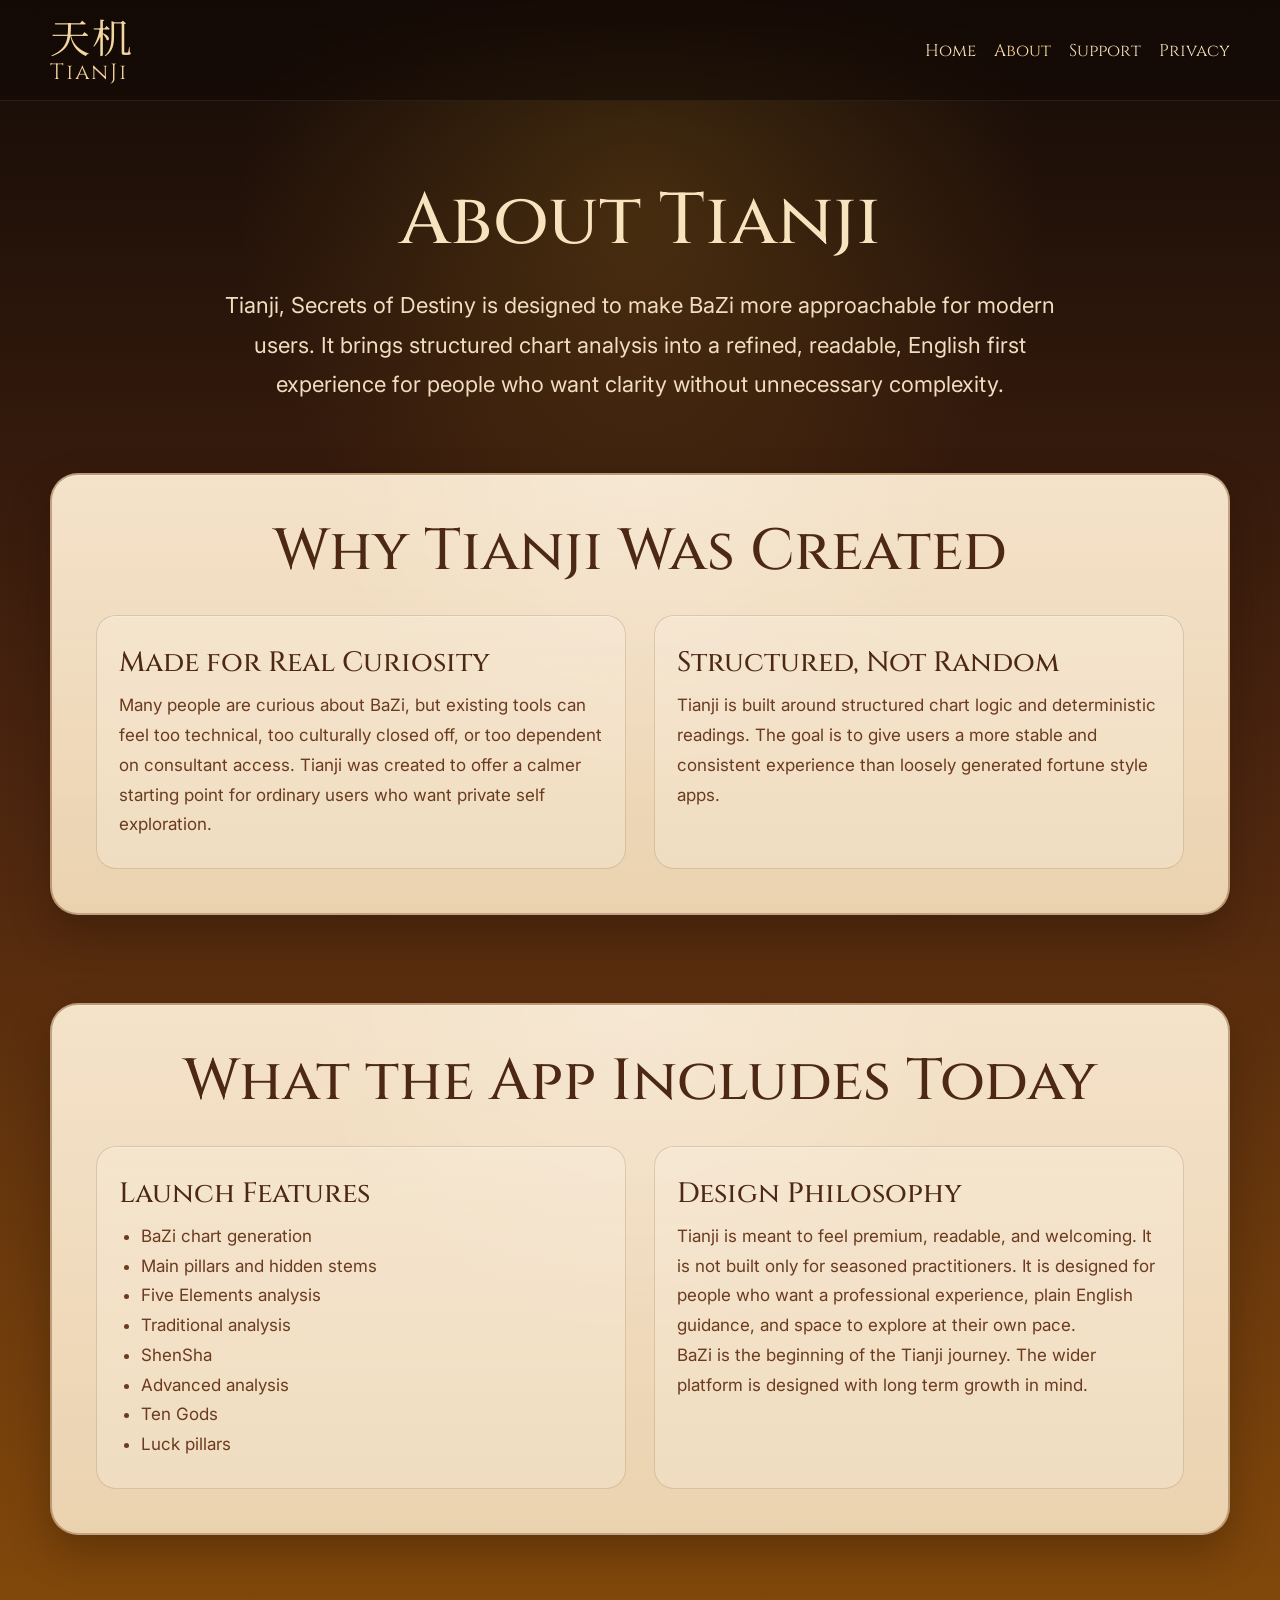
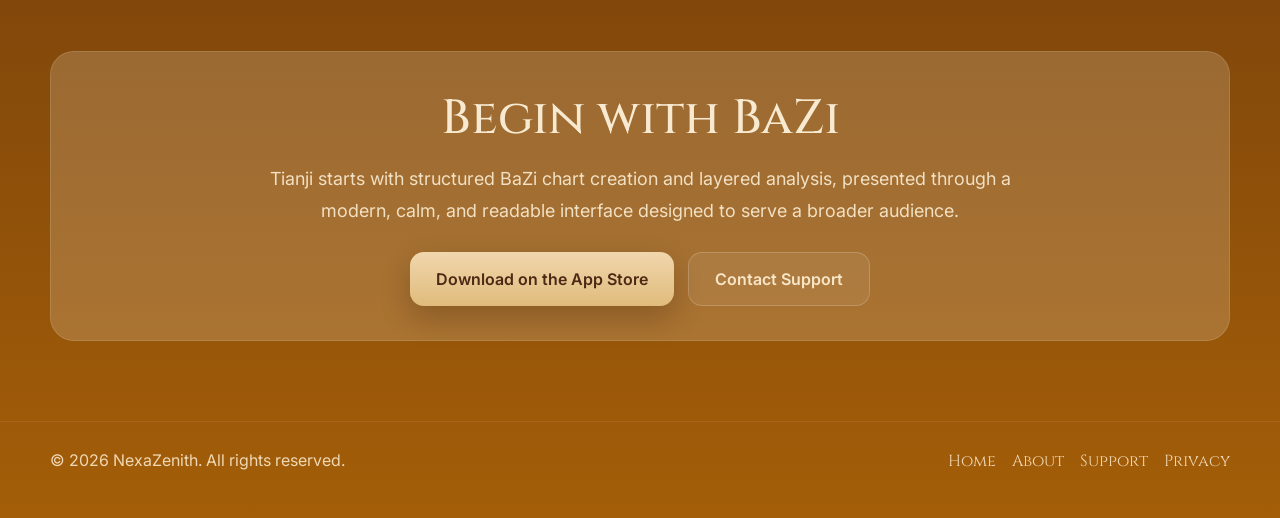
==== about.html @ ef488c6c "Initial static Tianji marketing site Add Home/About/Support/Privacy pages with shared styling and pl" ====
<!DOCTYPE html>
<html lang="en">
<head>
  <meta charset="UTF-8" />
  <meta name="viewport" content="width=device-width, initial-scale=1.0" />
  <title>About Tianji</title>
  <link rel="stylesheet" href="styles.css" />
</head>
<body>
<header class="site-header">
  <div class="container nav">
    <a href="index.html" class="brand"><span class="brand-cn">天机</span><span class="brand-en">TianJi</span></a>
    <nav class="nav-links">
      <a href="index.html">Home</a>
      <a class="active" href="about.html">About</a>
      <a href="support.html">Support</a>
      <a href="privacy.html">Privacy</a>
    </nav>
  </div>
</header>

<main>
  <section class="simple-hero">
    <div class="container">
      <h1>About Tianji</h1>
      <p>Tianji, Secrets of Destiny is designed to make BaZi more approachable for modern users. It brings structured chart analysis into a refined, readable, English first experience for people who want clarity without unnecessary complexity.</p>
    </div>
  </section>

  <section class="section">
    <div class="container paper-card">
      <div class="paper-inner">
        <h2 class="section-title">Why Tianji Was Created</h2>
        <div class="two-col">
          <div class="text-card">
            <h3>Made for Real Curiosity</h3>
            <p>Many people are curious about BaZi, but existing tools can feel too technical, too culturally closed off, or too dependent on consultant access. Tianji was created to offer a calmer starting point for ordinary users who want private self exploration.</p>
          </div>
          <div class="text-card">
            <h3>Structured, Not Random</h3>
            <p>Tianji is built around structured chart logic and deterministic readings. The goal is to give users a more stable and consistent experience than loosely generated fortune style apps.</p>
          </div>
        </div>
      </div>
    </div>
  </section>

  <section class="section">
    <div class="container paper-card">
      <div class="paper-inner">
        <h2 class="section-title">What the App Includes Today</h2>
        <div class="two-col">
          <div class="text-card">
            <h3>Launch Features</h3>
            <ul class="list">
              <li>BaZi chart generation</li>
              <li>Main pillars and hidden stems</li>
              <li>Five Elements analysis</li>
              <li>Traditional analysis</li>
              <li>ShenSha</li>
              <li>Advanced analysis</li>
              <li>Ten Gods</li>
              <li>Luck pillars</li>
            </ul>
          </div>
          <div class="text-card">
            <h3>Design Philosophy</h3>
            <p>Tianji is meant to feel premium, readable, and welcoming. It is not built only for seasoned practitioners. It is designed for people who want a professional experience, plain English guidance, and space to explore at their own pace.</p>
            <p class="inline-note">BaZi is the beginning of the Tianji journey. The wider platform is designed with long term growth in mind.</p>
          </div>
        </div>
      </div>
    </div>
  </section>

  <section class="section">
    <div class="container">
      <div class="cta-band">
        <h2>Begin with BaZi</h2>
        <p>Tianji starts with structured BaZi chart creation and layered analysis, presented through a modern, calm, and readable interface designed to serve a broader audience.</p>
        <div class="hero-actions" style="justify-content:center; margin-top:24px;">
          <a class="button button-primary" href="#" aria-label="Download Tianji on the App Store">Download on the App Store</a>
          <a class="button button-secondary" href="support.html">Contact Support</a>
        </div>
      </div>
    </div>
  </section>
</main>

<footer class="site-footer">
  <div class="container footer-inner">
    <div>© 2026 NexaZenith. All rights reserved.</div>
    <div class="footer-links">
      <a href="index.html">Home</a>
      <a href="about.html">About</a>
      <a href="support.html">Support</a>
      <a href="privacy.html">Privacy</a>
    </div>
  </div>
</footer>
</body>
</html>
---- styles.css ----
@import url('https://fonts.googleapis.com/css2?family=Cinzel:wght@400;500;600;700&family=Noto+Serif+SC:wght@500;700&family=Inter:wght@400;500;600;700&display=swap');

:root{
  --paper:#ead0ab;
  --paper-2:#f2ddbf;
  --ink:#4d2815;
  --ink-soft:#6b3b1f;
  --shadow:rgba(22,10,5,.28);
}

*{box-sizing:border-box}
html,body{margin:0;min-height:100%}
body{
  font-family:'Inter',system-ui,-apple-system,BlinkMacSystemFont,'Segoe UI',sans-serif;
  color:#f8ead0;
  background:
    radial-gradient(circle at 50% 10%, rgba(214,152,39,.20), transparent 20%),
    linear-gradient(180deg,#140b07 0%, #4a240f 36%, #a45e08 100%);
  overflow-x:hidden;
}
a{color:inherit;text-decoration:none}
.container{width:min(1180px, calc(100% - 32px));margin:0 auto}

.site-header{
  position:sticky;top:0;z-index:50;
  backdrop-filter:blur(12px);
  background:linear-gradient(180deg, rgba(20,10,5,.88), rgba(20,10,5,.60));
  border-bottom:1px solid rgba(255,255,255,.08);
}
.nav{display:flex;align-items:center;justify-content:space-between;padding:16px 0;gap:20px}
.brand{display:flex;flex-direction:column;line-height:1}
.brand-cn{font-family:'Noto Serif SC',serif;font-size:40px;color:#f3d7a0;letter-spacing:.06em}
.brand-en{margin-top:6px;font-family:'Cinzel',serif;font-size:22px;color:#f0d19a;letter-spacing:.08em}
.nav-links{display:flex;flex-wrap:wrap;gap:18px;align-items:center;font-family:'Cinzel',serif;font-size:17px;color:#f4dfbb}
.nav-links .active{color:#ffdca0}

.hero{padding:72px 0 44px}
.hero-grid{display:grid;grid-template-columns:1.05fr .95fr;align-items:center;gap:40px}
.eyebrow{
  display:inline-block;padding:8px 14px;border:1px solid rgba(255,255,255,.18);
  border-radius:999px;background:rgba(255,255,255,.06);font-size:14px;letter-spacing:.08em;
  text-transform:uppercase;color:#f3ddbc
}
.hero h1{
  margin:18px 0 14px;font-family:'Cinzel',serif;font-size:clamp(44px, 7vw, 78px);
  line-height:1.05;font-weight:600;color:#f9e6bf
}
.hero p{margin:0;max-width:650px;font-size:clamp(18px, 2.1vw, 23px);line-height:1.7;color:#f3dfc0}
.hero-actions{display:flex;flex-wrap:wrap;gap:14px;margin-top:28px}
.button{
  display:inline-flex;align-items:center;justify-content:center;min-height:54px;padding:0 26px;border-radius:14px;
  font-weight:600;transition:transform .18s ease, box-shadow .18s ease
}
.button:hover{transform:translateY(-1px)}
.button-primary{color:#4d2815;background:linear-gradient(180deg, #f1d7ad, #e0bb7c);box-shadow:0 12px 30px rgba(25,11,5,.22)}
.button-secondary{border:1px solid rgba(255,255,255,.18);background:rgba(255,255,255,.07);color:#f7e7c8}

.hero-visual{position:relative;display:flex;align-items:center;justify-content:center;min-height:640px}
.glow{
  position:absolute;width:82%;aspect-ratio:1/1;border-radius:50%;
  background:radial-gradient(circle, rgba(255,202,103,.35) 0%, rgba(255,202,103,.08) 36%, transparent 66%);
  filter:blur(6px)
}
.phone{
  position:relative;z-index:2;width:min(360px, 72vw);border-radius:40px;overflow:hidden;border:10px solid #1b1b1e;
  box-shadow:0 30px 60px rgba(13,7,4,.42);background:#111
}
.phone img{display:block;width:100%;height:auto}

.section{padding:44px 0}
.paper-card{
  background:
    linear-gradient(180deg, rgba(255,255,255,.16), rgba(255,255,255,.05)),
    radial-gradient(circle at top, rgba(255,255,255,.20), transparent 42%),
    linear-gradient(180deg, var(--paper-2), var(--paper));
  border:2px solid rgba(122,73,33,.42);border-radius:28px;
  box-shadow:0 18px 40px var(--shadow), inset 0 1px 0 rgba(255,255,255,.28);color:var(--ink)
}
.paper-inner{padding:44px}
.section-title{
  margin:0 0 12px;text-align:center;font-family:'Cinzel',serif;font-size:clamp(34px, 5vw, 58px);
  font-weight:500;line-height:1.15;color:var(--ink)
}
.section-copy{
  max-width:860px;margin:0 auto;text-align:center;font-size:clamp(18px, 2vw, 22px);
  line-height:1.7;color:var(--ink-soft)
}
.feature-grid{margin-top:34px;display:grid;grid-template-columns:repeat(3,1fr);gap:22px}
.feature,.text-card,.shot{
  padding:28px 22px;border-radius:20px;background:rgba(255,250,240,.24);
  border:1px solid rgba(122,73,33,.20);box-shadow:inset 0 1px 0 rgba(255,255,255,.25)
}
.feature h3,.text-card h3{
  margin:0 0 10px;font-family:'Cinzel',serif;font-size:28px;font-weight:500;color:var(--ink)
}
.feature p,.text-card p,.list{margin:0;color:var(--ink-soft);line-height:1.75;font-size:17px}
.screenshot-grid{margin-top:34px;display:grid;grid-template-columns:repeat(3,1fr);gap:18px}
.shot img{display:block;width:100%;height:auto;border-radius:18px;box-shadow:0 14px 28px rgba(31,14,7,.18)}
.shot-label{margin-top:14px;font-family:'Cinzel',serif;font-size:21px;color:var(--ink)}
.two-col{display:grid;grid-template-columns:1fr 1fr;gap:28px;margin-top:30px}
.cta-band{
  margin-top:28px;text-align:center;padding:34px 28px;border-radius:24px;background:rgba(255,247,232,.18);
  border:1px solid rgba(255,255,255,.12)
}
.cta-band h2{
  margin:0 0 12px;font-family:'Cinzel',serif;font-size:clamp(30px,4vw,48px);font-weight:500
}
.cta-band p{margin:0 auto;max-width:780px;line-height:1.8;color:#f2e0c2;font-size:18px}
.site-footer{margin-top:36px;padding:28px 0 46px;border-top:1px solid rgba(255,255,255,.08);color:#efd8b4}
.footer-inner{display:flex;justify-content:space-between;align-items:flex-start;gap:20px;flex-wrap:wrap}
.footer-links{display:flex;gap:16px;flex-wrap:wrap;font-family:'Cinzel',serif}
.simple-hero{padding:72px 0 24px;text-align:center}
.simple-hero h1{
  margin:0;font-family:'Cinzel',serif;font-size:clamp(40px, 6vw, 72px);color:#f8e3bf;font-weight:500
}
.simple-hero p{max-width:860px;margin:16px auto 0;color:#f1dec1;line-height:1.8;font-size:clamp(18px, 2vw, 22px)}
.list{padding-left:22px}
.inline-note{margin-top:18px;color:var(--ink-soft);font-size:15px}
.email-box{
  display:block;max-width:620px;margin:28px auto 24px;padding:24px 28px;text-align:center;text-decoration:none;color:var(--ink);
  font-family:'Cinzel',serif;font-size:clamp(24px, 3vw, 42px);background:rgba(255,245,225,.22);
  border:2px solid rgba(140,91,48,.40);border-radius:18px;box-shadow:inset 0 1px 0 rgba(255,255,255,.18);word-break:break-word
}

.news-grid{margin-top:30px;display:grid;grid-template-columns:repeat(3,1fr);gap:18px}
.news-card{
  padding:22px;border-radius:20px;background:rgba(255,250,240,.24);
  border:1px solid rgba(122,73,33,.20);box-shadow:inset 0 1px 0 rgba(255,255,255,.25)
}
.news-card h3{margin:0 0 8px;font-family:'Cinzel',serif;font-size:22px;font-weight:600;color:var(--ink)}
.news-card .meta{font-size:13px;letter-spacing:.08em;text-transform:uppercase;color:rgba(77,40,21,.70)}
.news-card p{margin:10px 0 0;color:var(--ink-soft);line-height:1.7;font-size:16px}

@media (max-width:980px){
  .hero-grid,.two-col,.feature-grid,.screenshot-grid,.news-grid{grid-template-columns:1fr}
  .hero{padding-top:48px}
  .hero-visual{min-height:auto}
  .paper-inner{padding:30px 22px}
  .nav{flex-direction:column;align-items:flex-start}
  .nav-links{width:100%}
}
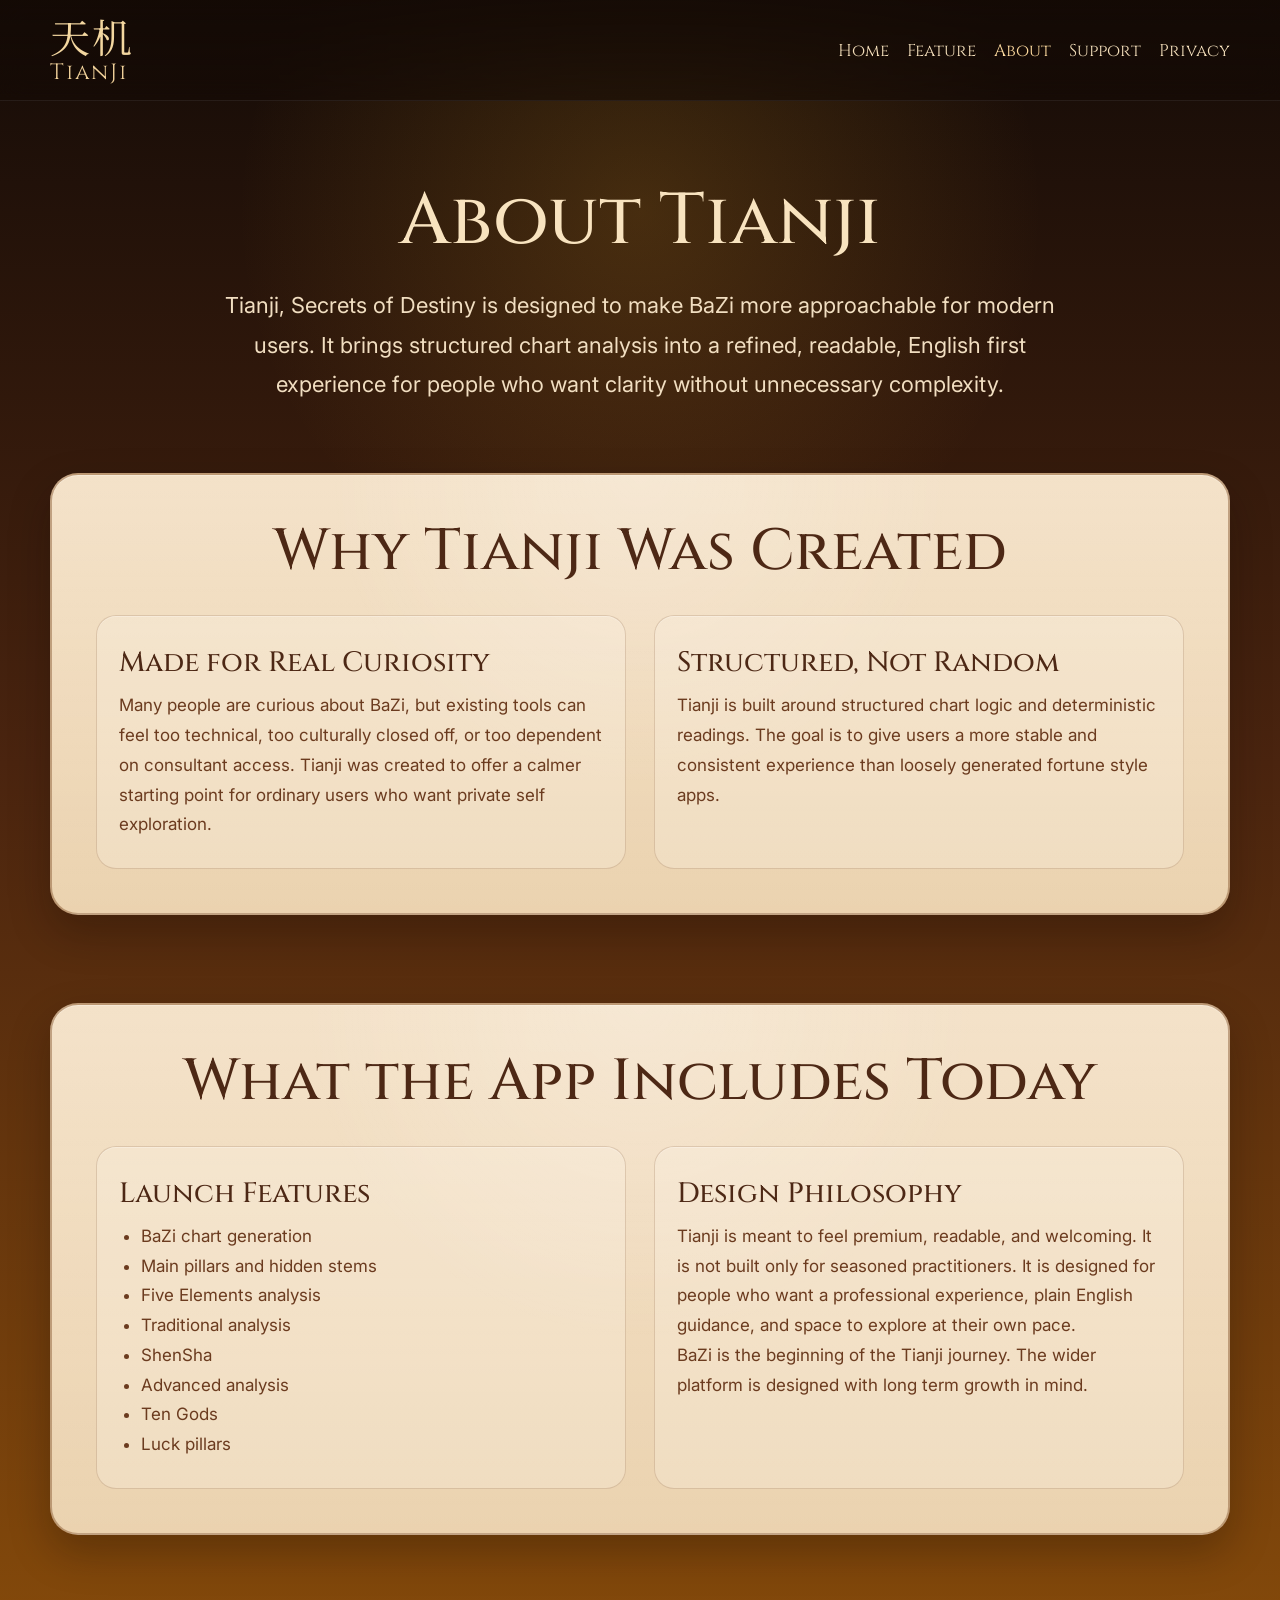
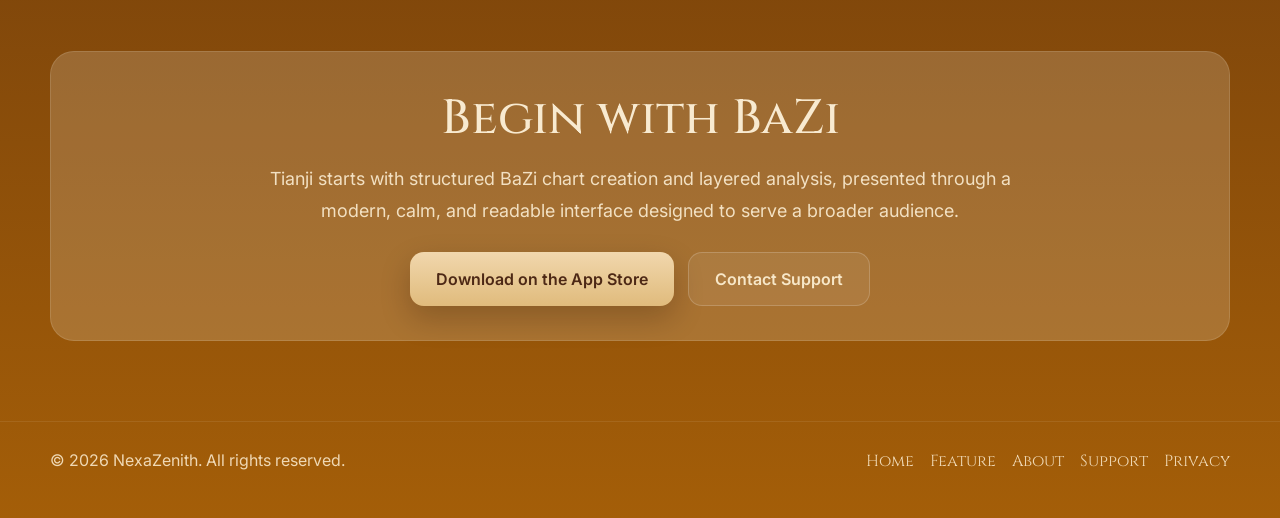
==== commit 193f314b: "Add Past Life Feature page and site updates Introduce feature.html with hero copy, phone screenshot," ====
--- a/about.html
+++ b/about.html
@@ -12,6 +12,7 @@
     <a href="index.html" class="brand"><span class="brand-cn">天机</span><span class="brand-en">TianJi</span></a>
     <nav class="nav-links">
       <a href="index.html">Home</a>
+      <a href="feature.html">Feature</a>
       <a class="active" href="about.html">About</a>
       <a href="support.html">Support</a>
       <a href="privacy.html">Privacy</a>
@@ -79,7 +80,7 @@
         <h2>Begin with BaZi</h2>
         <p>Tianji starts with structured BaZi chart creation and layered analysis, presented through a modern, calm, and readable interface designed to serve a broader audience.</p>
         <div class="hero-actions" style="justify-content:center; margin-top:24px;">
-          <a class="button button-primary" href="#" aria-label="Download Tianji on the App Store">Download on the App Store</a>
+          <a class="button button-primary" href="https://apps.apple.com/us/app/tianji-bazi-destiny/id6761753338" target="_blank" rel="noopener noreferrer" aria-label="Download Tianji on the App Store">Download on the App Store</a>
           <a class="button button-secondary" href="support.html">Contact Support</a>
         </div>
       </div>
@@ -92,6 +93,7 @@
     <div>© 2026 NexaZenith. All rights reserved.</div>
     <div class="footer-links">
       <a href="index.html">Home</a>
+      <a href="feature.html">Feature</a>
       <a href="about.html">About</a>
       <a href="support.html">Support</a>
       <a href="privacy.html">Privacy</a>
--- a/styles.css
+++ b/styles.css
@@ -1,4 +1,4 @@
-@import url('https://fonts.googleapis.com/css2?family=Cinzel:wght@400;500;600;700&family=Noto+Serif+SC:wght@500;700&family=Inter:wght@400;500;600;700&display=swap');
+@import url('https://fonts.googleapis.com/css2?family=Cinzel:wght@400;500;600;700&family=Noto+Serif+SC:wght@500;700&family=Inter:wght@400;500;600;700&family=Playfair+Display:wght@500;600;700&display=swap');
 
 :root{
   --paper:#ead0ab;
@@ -6,6 +6,10 @@
   --ink:#4d2815;
   --ink-soft:#6b3b1f;
   --shadow:rgba(22,10,5,.28);
+  --coming-bg:#0a0a0a;
+  --coming-gold:#c5a059;
+  --coming-gold-bright:#d4af37;
+  --coming-muted:#c9c5bf;
 }
 
 *{box-sizing:border-box}
@@ -54,6 +58,16 @@
 .button:hover{transform:translateY(-1px)}
 .button-primary{color:#4d2815;background:linear-gradient(180deg, #f1d7ad, #e0bb7c);box-shadow:0 12px 30px rgba(25,11,5,.22)}
 .button-secondary{border:1px solid rgba(255,255,255,.18);background:rgba(255,255,255,.07);color:#f7e7c8}
+.paper-card .button-secondary{
+  background:rgba(77,40,21,.08);
+  border-color:rgba(122,73,33,.34);
+  color:var(--ink);
+  box-shadow:inset 0 1px 0 rgba(255,255,255,.22);
+}
+.paper-card .button-secondary:hover{
+  background:rgba(77,40,21,.11);
+  border-color:rgba(122,73,33,.44);
+}
 
 .hero-visual{position:relative;display:flex;align-items:center;justify-content:center;min-height:640px}
 .glow{
@@ -76,6 +90,11 @@
   border:2px solid rgba(122,73,33,.42);border-radius:28px;
   box-shadow:0 18px 40px var(--shadow), inset 0 1px 0 rgba(255,255,255,.28);color:var(--ink)
 }
+.paper-card-flat{
+  border:1px solid rgba(122,73,33,.18);
+  box-shadow:0 10px 22px rgba(22,10,5,.18), inset 0 1px 0 rgba(255,255,255,.24);
+}
+.paper-card-flat .paper-inner{padding:52px 44px}
 .paper-inner{padding:44px}
 .section-title{
   margin:0 0 12px;text-align:center;font-family:'Cinzel',serif;font-size:clamp(34px, 5vw, 58px);
@@ -85,6 +104,36 @@
   max-width:860px;margin:0 auto;text-align:center;font-size:clamp(18px, 2vw, 22px);
   line-height:1.7;color:var(--ink-soft)
 }
+
+.device-strip{
+  margin:34px auto 0;
+  display:flex;
+  align-items:flex-end;
+  justify-content:center;
+  gap:18px;
+  max-width:980px;
+  padding:10px 0 6px;
+  overflow:visible;
+}
+.device{
+  position:relative;
+  width:min(260px, 30vw);
+  padding:0;
+  background:transparent;
+  border:0;
+  box-shadow:none;
+}
+.device img{
+  display:block;
+  width:100%;
+  height:auto;
+  border-radius:26px;
+  box-shadow:none;
+  filter:drop-shadow(0 22px 34px rgba(13,7,4,.26));
+}
+.device-left{transform:translateY(18px) rotate(-6deg)}
+.device-center{transform:translateY(0) rotate(0deg); width:min(300px, 34vw)}
+.device-right{transform:translateY(18px) rotate(6deg)}
 .feature-grid{margin-top:34px;display:grid;grid-template-columns:repeat(3,1fr);gap:22px}
 .feature,.text-card,.shot{
   padding:28px 22px;border-radius:20px;background:rgba(255,250,240,.24);
@@ -97,6 +146,36 @@
 .screenshot-grid{margin-top:34px;display:grid;grid-template-columns:repeat(3,1fr);gap:18px}
 .shot img{display:block;width:100%;height:auto;border-radius:18px;box-shadow:0 14px 28px rgba(31,14,7,.18)}
 .shot-label{margin-top:14px;font-family:'Cinzel',serif;font-size:21px;color:var(--ink)}
+
+.mini-feature-grid{margin-top:30px;display:grid;grid-template-columns:repeat(3,1fr);gap:18px}
+.mini-feature{
+  padding:22px 20px;
+  border-radius:20px;
+  background:rgba(255,250,240,.24);
+  border:1px solid rgba(122,73,33,.20);
+  box-shadow:inset 0 1px 0 rgba(255,255,255,.25);
+  text-align:center;
+}
+.mini-feature-icon{
+  display:block;
+  width:min(210px, 60%);
+  height:auto;
+  margin:2px auto 14px;
+  filter:drop-shadow(0 10px 16px rgba(31,14,7,.18));
+}
+.mini-feature h3{
+  margin:0 0 10px;
+  font-family:'Cinzel',serif;
+  font-size:22px;
+  font-weight:600;
+  color:var(--ink);
+}
+.mini-feature p{
+  margin:0;
+  color:var(--ink-soft);
+  line-height:1.65;
+  font-size:16px;
+}
 .two-col{display:grid;grid-template-columns:1fr 1fr;gap:28px;margin-top:30px}
 .cta-band{
   margin-top:28px;text-align:center;padding:34px 28px;border-radius:24px;background:rgba(255,247,232,.18);
@@ -106,6 +185,143 @@
   margin:0 0 12px;font-family:'Cinzel',serif;font-size:clamp(30px,4vw,48px);font-weight:500
 }
 .cta-band p{margin:0 auto;max-width:780px;line-height:1.8;color:#f2e0c2;font-size:18px}
+
+/* Coming soon: Past Life Insight banner (dark / gold) */
+.section-coming-soon-wrap{padding:28px 0 52px}
+.coming-soon-banner{
+  position:relative;
+  display:flex;
+  align-items:center;
+  gap:28px 40px;
+  padding:28px 32px 28px 28px;
+  border-radius:18px;
+  background:
+    radial-gradient(ellipse 80% 120% at 12% 50%, rgba(197,160,89,.12), transparent 55%),
+    linear-gradient(165deg, #12100e 0%, var(--coming-bg) 45%, #0d0c0a 100%);
+  border:1px solid rgba(197,160,89,.42);
+  box-shadow:
+    0 24px 48px rgba(0,0,0,.35),
+    inset 0 1px 0 rgba(255,255,255,.05);
+  overflow:hidden;
+}
+.coming-soon-banner__art{
+  position:relative;
+  flex:0 0 auto;
+  width:min(140px, 26vw);
+  min-height:140px;
+  display:flex;
+  align-items:center;
+  justify-content:center;
+}
+.coming-soon-mandala{
+  position:absolute;
+  inset:-10% -20%;
+  border-radius:50%;
+  background:
+    repeating-conic-gradient(from 0deg, transparent 0deg 8deg, rgba(197,160,89,.06) 8deg 9deg),
+    radial-gradient(circle, rgba(197,160,89,.14) 0%, transparent 62%);
+  opacity:.85;
+  pointer-events:none;
+}
+.coming-soon-art-img{
+  position:relative;
+  z-index:1;
+  display:block;
+  width:100%;
+  max-width:min(140px, 26vw);
+  height:auto;
+  object-fit:contain;
+  filter:drop-shadow(0 8px 20px rgba(0,0,0,.45));
+}
+.coming-soon-banner__main{flex:1;min-width:0}
+.coming-soon-badge{
+  display:inline-block;
+  padding:6px 14px;
+  border:1px solid rgba(197,160,89,.55);
+  border-radius:999px;
+  font-size:11px;
+  font-weight:600;
+  letter-spacing:.14em;
+  text-transform:uppercase;
+  color:var(--coming-gold-bright);
+}
+.coming-soon-title{
+  margin:14px 0 10px;
+  font-family:'Playfair Display','Cinzel',Georgia,serif;
+  font-size:clamp(26px, 4vw, 38px);
+  font-weight:600;
+  line-height:1.15;
+  color:var(--coming-gold-bright);
+  letter-spacing:.02em;
+}
+.coming-soon-lede{
+  margin:0;
+  max-width:520px;
+  font-size:clamp(15px, 1.8vw, 17px);
+  line-height:1.65;
+  color:var(--coming-muted);
+}
+.coming-soon-rule{
+  height:1px;
+  margin:18px 0 16px;
+  max-width:420px;
+  background:linear-gradient(90deg, rgba(197,160,89,.55), rgba(197,160,89,.08));
+}
+.coming-soon-features{
+  display:flex;
+  flex-wrap:wrap;
+  align-items:center;
+  gap:14px 28px;
+  margin:0;
+  padding:0;
+  list-style:none;
+}
+.coming-soon-features li{
+  display:inline-flex;
+  align-items:center;
+  gap:8px;
+  font-size:13px;
+  font-weight:500;
+  letter-spacing:.02em;
+  color:var(--coming-gold);
+}
+.coming-soon-features__icon{
+  display:flex;
+  align-items:center;
+  justify-content:center;
+  color:var(--coming-gold-bright);
+  opacity:.95;
+}
+.coming-soon-banner__cta{
+  flex:0 0 auto;
+  align-self:center;
+}
+.coming-soon-btn{
+  display:inline-flex;
+  align-items:center;
+  gap:6px;
+  padding:14px 22px;
+  border-radius:12px;
+  border:1px solid rgba(197,160,89,.55);
+  background:rgba(0,0,0,.2);
+  font-family:'Playfair Display','Cinzel',Georgia,serif;
+  font-size:15px;
+  font-weight:600;
+  color:var(--coming-gold-bright);
+  transition:background .2s ease, border-color .2s ease, transform .18s ease;
+  white-space:nowrap;
+}
+.coming-soon-btn:hover{
+  background:rgba(197,160,89,.10);
+  border-color:rgba(212,175,55,.75);
+  transform:translateY(-1px);
+}
+.coming-soon-btn__chev{
+  font-size:1.15em;
+  line-height:1;
+  opacity:.9;
+}
+
 .site-footer{margin-top:36px;padding:28px 0 46px;border-top:1px solid rgba(255,255,255,.08);color:#efd8b4}
 .footer-inner{display:flex;justify-content:space-between;align-items:flex-start;gap:20px;flex-wrap:wrap}
 .footer-links{display:flex;gap:16px;flex-wrap:wrap;font-family:'Cinzel',serif}
@@ -117,9 +333,10 @@
 .list{padding-left:22px}
 .inline-note{margin-top:18px;color:var(--ink-soft);font-size:15px}
 .email-box{
-  display:block;max-width:620px;margin:28px auto 24px;padding:24px 28px;text-align:center;text-decoration:none;color:var(--ink);
-  font-family:'Cinzel',serif;font-size:clamp(24px, 3vw, 42px);background:rgba(255,245,225,.22);
-  border:2px solid rgba(140,91,48,.40);border-radius:18px;box-shadow:inset 0 1px 0 rgba(255,255,255,.18);word-break:break-word
+  display:block;max-width:720px;margin:28px auto 24px;padding:24px 28px;text-align:center;text-decoration:none;color:var(--ink);
+  font-family:'Cinzel',serif;font-size:clamp(18px, 4.2vw, 42px);background:rgba(255,245,225,.22);
+  border:2px solid rgba(140,91,48,.40);border-radius:18px;box-shadow:inset 0 1px 0 rgba(255,255,255,.18);
+  white-space:nowrap;overflow:hidden;text-overflow:ellipsis
 }
 
 .news-grid{margin-top:30px;display:grid;grid-template-columns:repeat(3,1fr);gap:18px}
@@ -131,11 +348,368 @@
 .news-card .meta{font-size:13px;letter-spacing:.08em;text-transform:uppercase;color:rgba(77,40,21,.70)}
 .news-card p{margin:10px 0 0;color:var(--ink-soft);line-height:1.7;font-size:16px}
 
+.policy{
+  margin:28px auto 0;
+  max-width:980px;
+  color:var(--ink);
+}
+.policy p{
+  margin:0 0 14px;
+  color:var(--ink-soft);
+  line-height:1.85;
+  font-size:16px;
+}
+.policy p strong{color:var(--ink)}
+.policy a{text-decoration:underline;text-underline-offset:3px}
+.policy code{
+  font-family:ui-monospace, SFMono-Regular, Menlo, Monaco, Consolas, "Liberation Mono", "Courier New", monospace;
+  font-size:.92em;
+  padding:.14em .42em;
+  border-radius:8px;
+  border:1px solid rgba(122,73,33,.22);
+  background:rgba(255,250,240,.32);
+  color:var(--ink);
+}
+.policy h2{
+  margin:26px 0 10px;
+  padding-top:18px;
+  border-top:1px solid rgba(122,73,33,.22);
+  font-family:'Cinzel',serif;
+  font-size:28px;
+  font-weight:600;
+  color:var(--ink);
+}
+.policy h3{
+  margin:16px 0 8px;
+  font-family:'Cinzel',serif;
+  font-size:20px;
+  font-weight:600;
+  color:var(--ink);
+}
+.policy .policy-meta{
+  margin:0 auto 18px;
+  max-width:880px;
+}
+.policy .policy-meta dl{
+  margin:0;
+  display:grid;
+  grid-template-columns:auto 1fr;
+  gap:8px 18px;
+  align-items:start;
+}
+.policy .policy-meta dt{margin:0;font-weight:700;color:var(--ink);min-width:0}
+.policy .policy-meta dd{
+  margin:0;
+  color:var(--ink-soft);
+  min-width:0;
+  overflow-wrap:anywhere;
+  word-break:break-word;
+}
+.policy .policy-meta dd code{
+  white-space:normal;
+  overflow-wrap:anywhere;
+  word-break:break-word;
+}
+.policy .policy-callout{
+  margin:0 auto 18px;
+  max-width:880px;
+}
+.policy .policy-callout p{color:var(--ink-soft)}
+.policy .policy-table{
+  margin:14px 0 18px;
+  overflow-x:auto;
+  border-radius:18px;
+  border:1px solid rgba(122,73,33,.22);
+  background:rgba(255,250,240,.18);
+}
+.policy table{
+  width:100%;
+  border-collapse:collapse;
+  min-width:620px;
+  table-layout:fixed;
+}
+.policy th,.policy td{
+  padding:14px 14px;
+  text-align:left;
+  vertical-align:top;
+  border-bottom:1px solid rgba(122,73,33,.18);
+  color:var(--ink-soft);
+  font-size:15px;
+  line-height:1.7;
+}
+.policy td:first-child{
+  color:var(--ink);
+  font-weight:700;
+}
+.policy th:first-child,.policy td:first-child{
+  border-right:1px solid rgba(122,73,33,.18);
+}
+.policy th{
+  background:rgba(255,250,240,.24);
+  color:var(--ink);
+  font-family:'Cinzel',serif;
+  font-weight:700;
+}
+.policy tr:last-child td{border-bottom:none}
+.policy .policy-contact{
+  margin-top:10px;
+  max-width:880px;
+}
+
+/* —— Past Life / Feature page —— */
+body.page-feature{
+  color:#e6dcc8;
+  background:
+    radial-gradient(ellipse 100% 80% at 50% 0%, rgba(197,160,89,.12), transparent 52%),
+    radial-gradient(circle at 90% 30%, rgba(120,70,40,.12), transparent 42%),
+    linear-gradient(180deg,#070504 0%,#0c0906 45%,#120d08 100%);
+}
+body.page-feature .site-header{
+  background:linear-gradient(180deg, rgba(6,4,3,.94), rgba(6,4,3,.72));
+  border-bottom-color:rgba(197,160,89,.12);
+}
+.feature-cosmos{
+  position:fixed;
+  inset:0;
+  z-index:0;
+  pointer-events:none;
+  background-image:
+    radial-gradient(1.5px 1.5px at 8% 12%, rgba(255,248,230,.35), transparent),
+    radial-gradient(1.5px 1.5px at 22% 38%, rgba(255,255,255,.12), transparent),
+    radial-gradient(1.5px 1.5px at 78% 18%, rgba(255,230,190,.22), transparent),
+    radial-gradient(1.5px 1.5px at 88% 62%, rgba(255,255,255,.10), transparent),
+    radial-gradient(1.5px 1.5px at 35% 88%, rgba(255,245,220,.18), transparent),
+    radial-gradient(1.5px 1.5px at 62% 74%, rgba(255,255,255,.08), transparent);
+  background-size:100% 100%;
+  opacity:.85;
+}
+.feature-main{position:relative;z-index:1}
+
+.feature-hero{padding:52px 0 36px}
+.feature-hero-grid{
+  display:grid;
+  grid-template-columns:minmax(0,1fr) minmax(0,1.08fr);
+  gap:40px 52px;
+  align-items:center;
+}
+.feature-hero-copy{max-width:560px}
+.feature-hero-title{
+  margin:14px 0 10px;
+  font-family:'Playfair Display','Cinzel',Georgia,serif;
+  font-size:clamp(36px,5.2vw,54px);
+  font-weight:600;
+  line-height:1.08;
+  color:#d4af37;
+  letter-spacing:.02em;
+}
+.feature-hero-tagline{
+  margin:0 0 16px;
+  font-family:'Playfair Display','Cinzel',Georgia,serif;
+  font-size:clamp(20px,2.6vw,26px);
+  font-weight:500;
+  color:#e8c97a;
+  line-height:1.35;
+}
+.feature-hero-lede{
+  margin:0 0 14px;
+  font-size:clamp(16px,1.85vw,18px);
+  line-height:1.75;
+  color:#e8e4dc;
+  max-width:520px;
+}
+.feature-hero-copy > .feature-hero-lede:last-child{margin-bottom:0}
+
+.feature-hero-visuals{
+  display:flex;
+  flex-wrap:wrap;
+  align-items:flex-end;
+  justify-content:center;
+  gap:20px 28px;
+}
+.feature-phone-placeholder{
+  position:relative;
+  width:min(260px,46vw);
+  aspect-ratio:9/19.2;
+  border-radius:36px;
+  border:10px solid #141210;
+  background:linear-gradient(165deg,#1e1a16,#0a0908);
+  box-shadow:0 28px 56px rgba(0,0,0,.5), inset 0 0 0 1px rgba(197,160,89,.15);
+  display:flex;
+  flex-direction:column;
+  align-items:stretch;
+  justify-content:stretch;
+  padding:12px 10px;
+  min-height:0;
+}
+.feature-phone-placeholder__screen{
+  flex:1;
+  min-height:0;
+  width:100%;
+  border-radius:22px;
+  background:#0c0b0a;
+  border:1px solid rgba(197,160,89,.22);
+  overflow:hidden;
+}
+.feature-phone-placeholder__screen--live{
+  padding:0;
+  border:none;
+  box-shadow:inset 0 0 0 1px rgba(197,160,89,.12);
+}
+.feature-phone-placeholder__screen--live img{
+  display:block;
+  width:100%;
+  height:100%;
+  object-fit:cover;
+  object-position:50% 0;
+}
+.feature-scroll-img{
+  width:min(200px,36vw);
+  max-height:min(380px,52vh);
+  height:auto;
+  object-fit:contain;
+  filter:drop-shadow(0 16px 36px rgba(0,0,0,.45));
+}
+
+.feature-spots{padding:28px 0 44px}
+.feature-card-grid{
+  display:grid;
+  grid-template-columns:repeat(5,minmax(0,1fr));
+  gap:16px;
+}
+.feature-spot-card{
+  padding:22px 16px;
+  border-radius:16px;
+  border:1px solid rgba(197,160,89,.38);
+  background:rgba(0,0,0,.28);
+  box-shadow:inset 0 1px 0 rgba(255,255,255,.04);
+  text-align:center;
+}
+.feature-spot-card__icon{
+  display:flex;
+  align-items:center;
+  justify-content:center;
+  height:52px;
+  margin-bottom:14px;
+  color:#d4af37;
+}
+.feature-spot-card__icon svg{width:44px;height:44px}
+.feature-spot-card__title{
+  margin:0 0 8px;
+  font-family:'Playfair Display','Cinzel',Georgia,serif;
+  font-size:17px;
+  font-weight:600;
+  line-height:1.25;
+  color:#e8c97a;
+}
+.feature-spot-card__desc{
+  margin:0;
+  font-size:14px;
+  line-height:1.55;
+  color:#a9a29a;
+}
+
+.feature-waitlist{padding:12px 0 56px}
+.feature-waitlist-bar{
+  display:flex;
+  flex-wrap:wrap;
+  align-items:center;
+  gap:22px 28px;
+  padding:22px 26px;
+  border-radius:18px;
+  border:1px solid rgba(197,160,89,.42);
+  background:rgba(0,0,0,.32);
+  box-shadow:0 18px 40px rgba(0,0,0,.25), inset 0 1px 0 rgba(255,255,255,.04);
+}
+.feature-waitlist-bar__bell{
+  flex:0 0 auto;
+  width:56px;
+  height:56px;
+  display:flex;
+  align-items:center;
+  justify-content:center;
+  color:#d4af37;
+}
+.feature-waitlist-bar__bell svg{width:52px;height:52px}
+.feature-waitlist-bar__copy{flex:1;min-width:200px}
+.feature-waitlist-bar__head{
+  margin:0 0 6px;
+  font-family:'Playfair Display','Cinzel',Georgia,serif;
+  font-size:clamp(18px,2.2vw,22px);
+  font-weight:600;
+  color:#e8c97a;
+  line-height:1.35;
+}
+.feature-waitlist-bar__sub{
+  margin:0;
+  font-size:15px;
+  line-height:1.55;
+  color:#b8b0a6;
+}
+.feature-notify-btn{
+  flex:0 0 auto;
+  display:inline-flex;
+  align-items:center;
+  gap:6px;
+  padding:14px 24px;
+  border-radius:12px;
+  font-weight:700;
+  font-size:15px;
+  color:#1a1308;
+  background:linear-gradient(180deg,#e8c56a,#c5a059);
+  border:1px solid rgba(255,220,160,.35);
+  box-shadow:0 10px 24px rgba(0,0,0,.28);
+  transition:transform .18s ease, filter .18s ease;
+}
+.feature-notify-btn:hover{
+  transform:translateY(-1px);
+  filter:brightness(1.05);
+}
+
+body.page-feature .site-footer{
+  border-top-color:rgba(197,160,89,.12);
+  color:#d4c4a8;
+}
+body.page-feature .footer-links a{color:#e8d4b0}
+
 @media (max-width:980px){
+  .coming-soon-banner{
+    flex-wrap:wrap;
+    padding:24px 22px;
+    justify-content:center;
+    text-align:center;
+  }
+  .coming-soon-banner__art{width:min(120px, 32vw);min-height:120px}
+  .coming-soon-banner__main{text-align:center}
+  .coming-soon-lede{margin-left:auto;margin-right:auto}
+  .coming-soon-rule{margin-left:auto;margin-right:auto}
+  .coming-soon-features{justify-content:center}
+  .coming-soon-banner__cta{width:100%;display:flex;justify-content:center;margin-top:8px}
+
+  .feature-hero-grid{grid-template-columns:1fr}
+  .feature-hero-visuals{justify-content:center}
+  .feature-hero-copy{max-width:none;text-align:center;margin:0 auto}
+  .feature-hero-lede{margin-left:auto;margin-right:auto}
+  .feature-card-grid{grid-template-columns:repeat(2,minmax(0,1fr))}
+  .feature-waitlist-bar{flex-direction:column;text-align:center;padding:22px 20px}
+  .feature-waitlist-bar__copy{min-width:0}
+
   .hero-grid,.two-col,.feature-grid,.screenshot-grid,.news-grid{grid-template-columns:1fr}
   .hero{padding-top:48px}
   .hero-visual{min-height:auto}
   .paper-inner{padding:30px 22px}
+  .paper-card-flat .paper-inner{padding:34px 22px}
   .nav{flex-direction:column;align-items:flex-start}
   .nav-links{width:100%}
-}
+  .device-strip{flex-direction:column;align-items:center}
+  .device,.device-center{width:min(360px, 88vw)}
+  .device-left,.device-right,.device-center{transform:none}
+  .mini-feature-grid{grid-template-columns:1fr}
+  .policy table{min-width:520px}
+}
+
+@media (max-width:520px){
+  .policy .policy-meta dl{grid-template-columns:1fr;gap:6px}
+  .policy .policy-meta dt{margin-top:10px}
+  .policy .policy-meta dt:first-child{margin-top:0}
+  .feature-card-grid{grid-template-columns:1fr}
+}
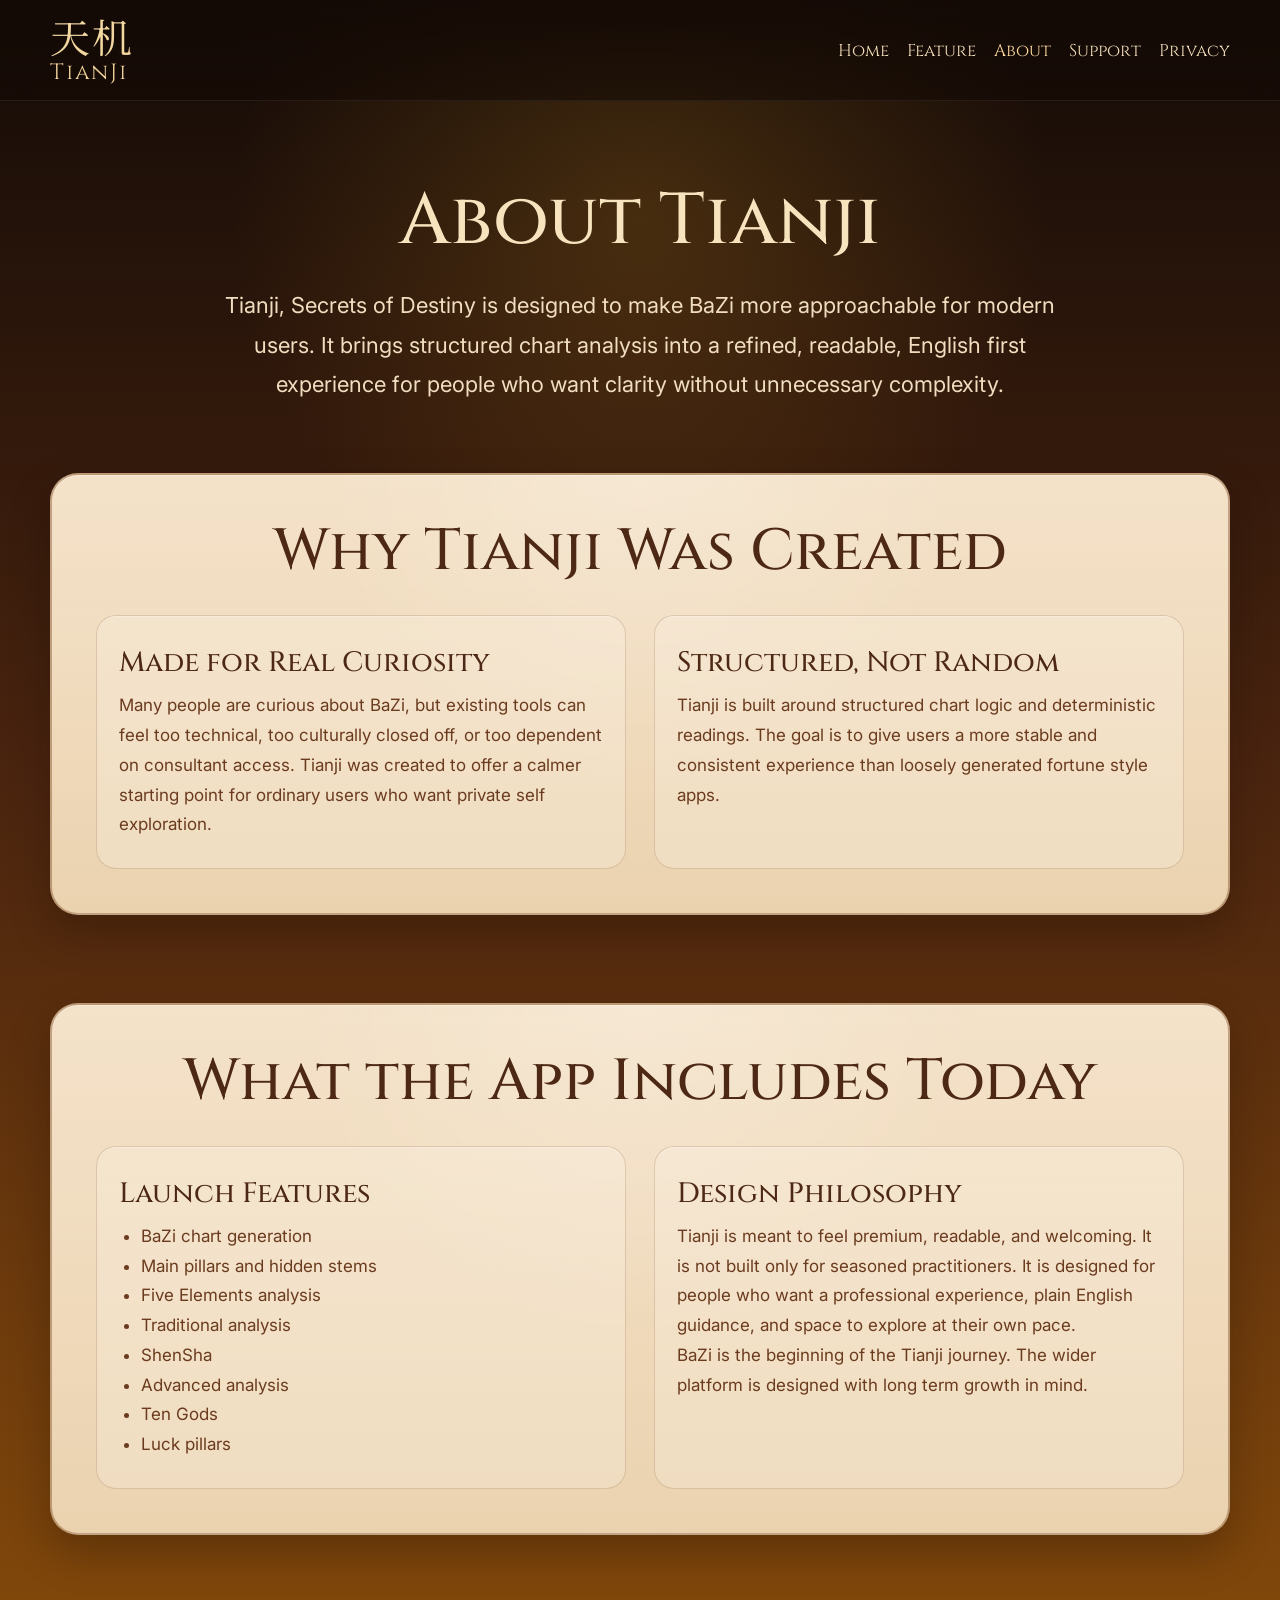
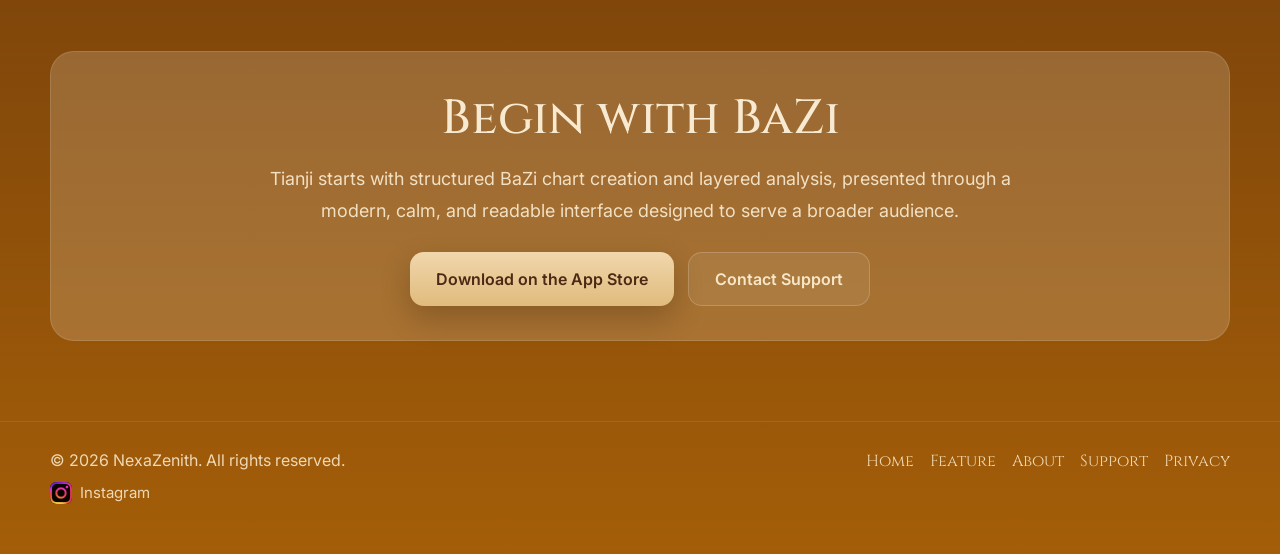
==== commit 0353211d: "Add footer Instagram link and official logo Add Instagram follow link with gradient glyph asset acro" ====
--- a/about.html
+++ b/about.html
@@ -90,7 +90,17 @@
 
 <footer class="site-footer">
   <div class="container footer-inner">
-    <div>© 2026 NexaZenith. All rights reserved.</div>
+    <div class="footer-meta">
+      <div>© 2026 NexaZenith. All rights reserved.</div>
+      <ul class="footer-social" aria-label="Social">
+        <li>
+          <a href="https://www.instagram.com/tianji_secrets_of_destiny/" target="_blank" rel="noopener noreferrer" aria-label="TianJi on Instagram">
+            <img class="footer-social__icon" src="assets/instagram-logo.png" width="22" height="22" alt="" decoding="async" />
+            <span class="footer-social__text">Instagram</span>
+          </a>
+        </li>
+      </ul>
+    </div>
     <div class="footer-links">
       <a href="index.html">Home</a>
       <a href="feature.html">Feature</a>
--- a/styles.css
+++ b/styles.css
@@ -324,6 +324,32 @@
 
 .site-footer{margin-top:36px;padding:28px 0 46px;border-top:1px solid rgba(255,255,255,.08);color:#efd8b4}
 .footer-inner{display:flex;justify-content:space-between;align-items:flex-start;gap:20px;flex-wrap:wrap}
+.footer-meta{display:flex;flex-direction:column;gap:12px;min-width:min(100%,220px)}
+.footer-social{
+  display:flex;flex-wrap:wrap;gap:12px 18px;
+  margin:0;padding:0;list-style:none;
+}
+.footer-social a{
+  display:inline-flex;align-items:center;gap:8px;
+  color:#efd8b4;font-size:15px;font-family:'Inter',system-ui,sans-serif;
+  text-decoration:none;border-radius:8px;
+  transition:color .18s ease, opacity .18s ease;
+}
+.footer-social a:hover{color:#fff8e8}
+.footer-social a:focus-visible{
+  outline:2px solid rgba(255,220,180,.65);
+  outline-offset:3px;
+}
+.footer-social__icon{
+  flex-shrink:0;
+  display:block;
+  width:22px;
+  height:22px;
+  object-fit:contain;
+  border-radius:6px;
+  opacity:.95;
+}
+.footer-social a:hover .footer-social__icon{opacity:1}
 .footer-links{display:flex;gap:16px;flex-wrap:wrap;font-family:'Cinzel',serif}
 .simple-hero{padding:72px 0 24px;text-align:center}
 .simple-hero h1{
@@ -670,6 +696,8 @@
   color:#d4c4a8;
 }
 body.page-feature .footer-links a{color:#e8d4b0}
+body.page-feature .footer-social a{color:#e8d4b0}
+body.page-feature .footer-social a:hover{color:#fff8e8}
 
 @media (max-width:980px){
   .coming-soon-banner{
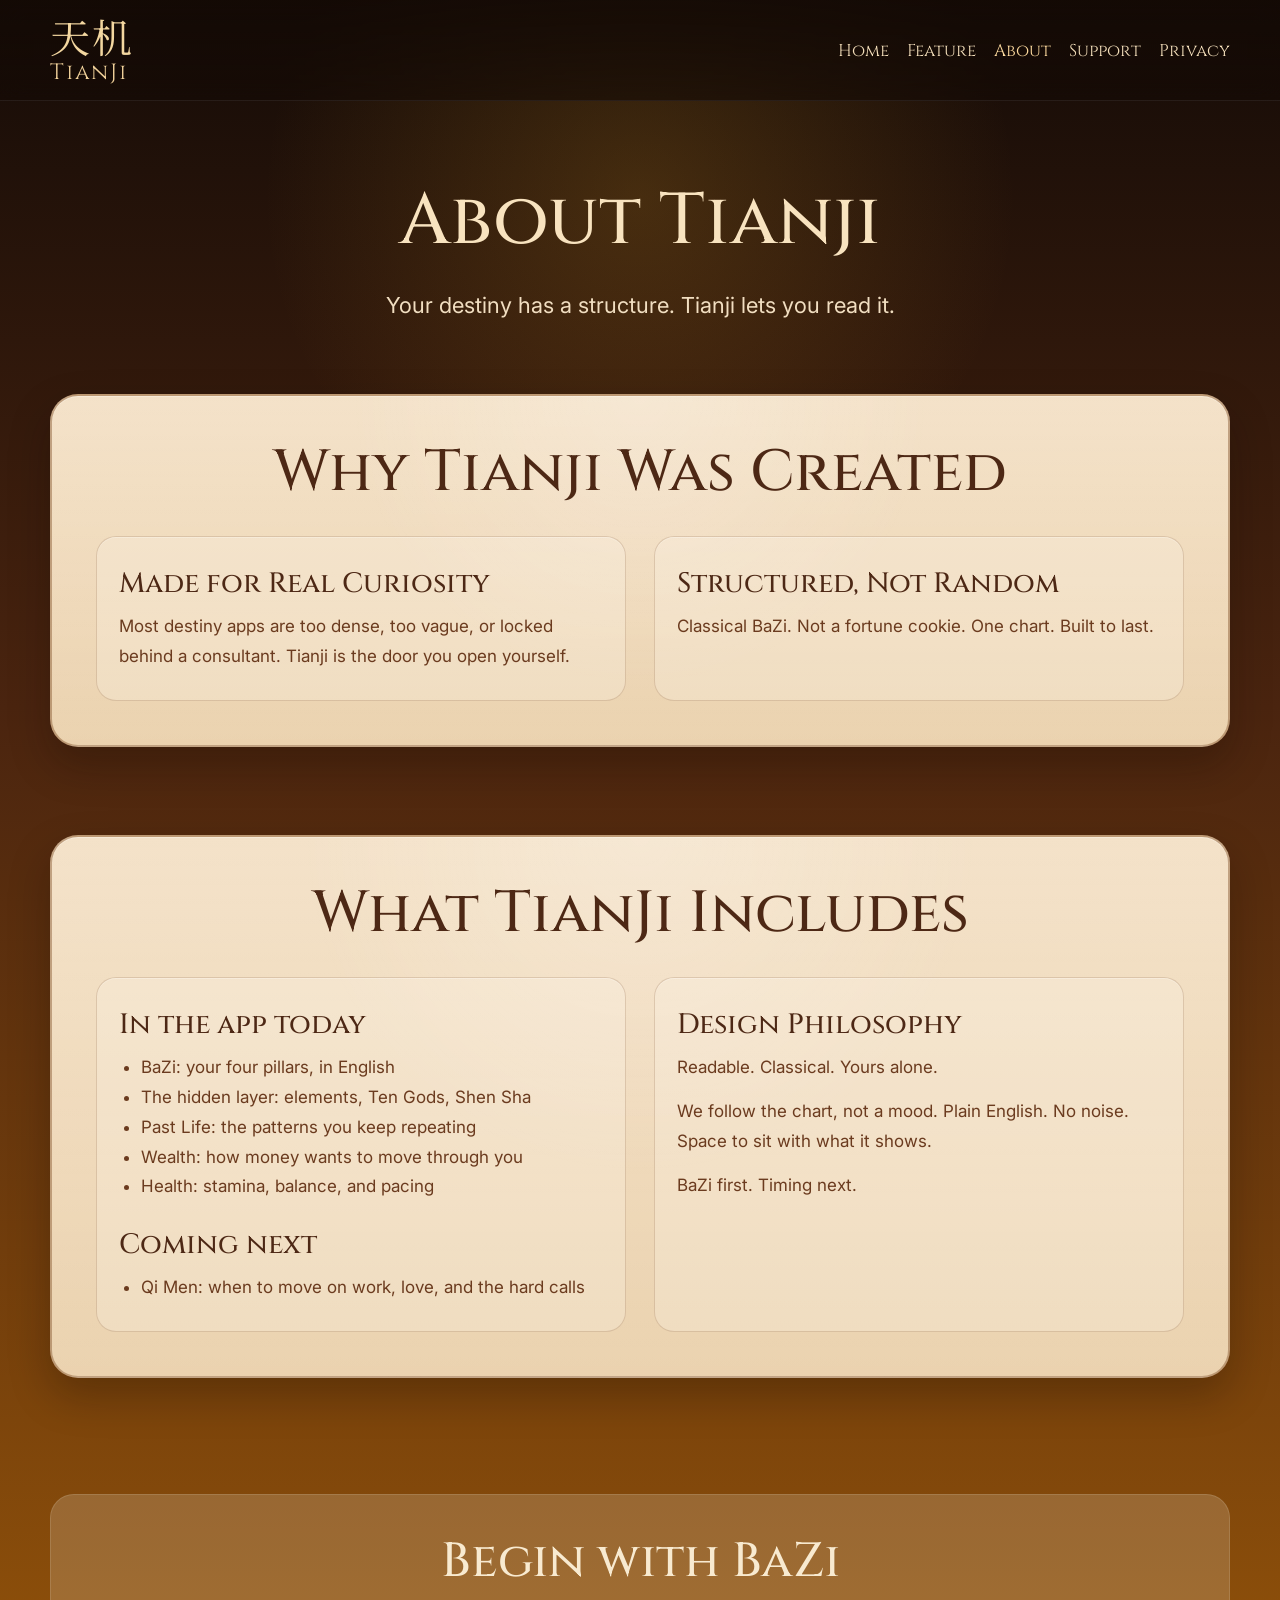
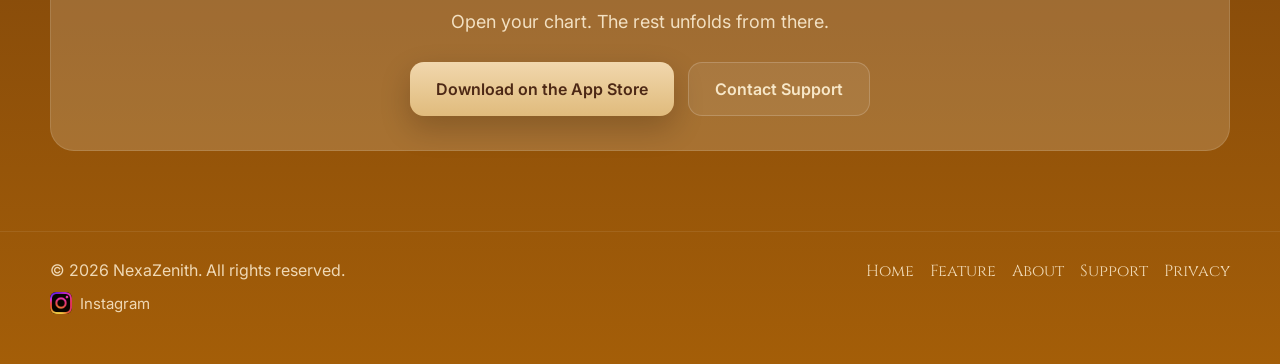
==== commit 0688e65a: "Tighten About copy so live modules and coming Qi Men land faster. Shorter lines, clearer hooks, and " ====
--- a/about.html
+++ b/about.html
@@ -4,6 +4,8 @@
   <meta charset="UTF-8" />
   <meta name="viewport" content="width=device-width, initial-scale=1.0" />
   <title>About Tianji</title>
+  <link rel="icon" href="assets/app-icon.png" type="image/png" />
+  <link rel="apple-touch-icon" href="assets/app-icon.png" />
   <link rel="stylesheet" href="styles.css" />
 </head>
 <body>
@@ -24,7 +26,7 @@
   <section class="simple-hero">
     <div class="container">
       <h1>About Tianji</h1>
-      <p>Tianji, Secrets of Destiny is designed to make BaZi more approachable for modern users. It brings structured chart analysis into a refined, readable, English first experience for people who want clarity without unnecessary complexity.</p>
+      <p>Your destiny has a structure. Tianji lets you read it.</p>
     </div>
   </section>
 
@@ -35,11 +37,11 @@
         <div class="two-col">
           <div class="text-card">
             <h3>Made for Real Curiosity</h3>
-            <p>Many people are curious about BaZi, but existing tools can feel too technical, too culturally closed off, or too dependent on consultant access. Tianji was created to offer a calmer starting point for ordinary users who want private self exploration.</p>
+            <p>Most destiny apps are too dense, too vague, or locked behind a consultant. Tianji is the door you open yourself.</p>
           </div>
           <div class="text-card">
             <h3>Structured, Not Random</h3>
-            <p>Tianji is built around structured chart logic and deterministic readings. The goal is to give users a more stable and consistent experience than loosely generated fortune style apps.</p>
+            <p>Classical BaZi. Not a fortune cookie. One chart. Built to last.</p>
           </div>
         </div>
       </div>
@@ -49,25 +51,27 @@
   <section class="section">
     <div class="container paper-card">
       <div class="paper-inner">
-        <h2 class="section-title">What the App Includes Today</h2>
+        <h2 class="section-title">What TianJi Includes</h2>
         <div class="two-col">
           <div class="text-card">
-            <h3>Launch Features</h3>
+            <h3>In the app today</h3>
             <ul class="list">
-              <li>BaZi chart generation</li>
-              <li>Main pillars and hidden stems</li>
-              <li>Five Elements analysis</li>
-              <li>Traditional analysis</li>
-              <li>ShenSha</li>
-              <li>Advanced analysis</li>
-              <li>Ten Gods</li>
-              <li>Luck pillars</li>
+              <li>BaZi: your four pillars, in English</li>
+              <li>The hidden layer: elements, Ten Gods, Shen Sha</li>
+              <li>Past Life: the patterns you keep repeating</li>
+              <li>Wealth: how money wants to move through you</li>
+              <li>Health: stamina, balance, and pacing</li>
+            </ul>
+            <h3>Coming next</h3>
+            <ul class="list">
+              <li>Qi Men: when to move on work, love, and the hard calls</li>
             </ul>
           </div>
           <div class="text-card">
             <h3>Design Philosophy</h3>
-            <p>Tianji is meant to feel premium, readable, and welcoming. It is not built only for seasoned practitioners. It is designed for people who want a professional experience, plain English guidance, and space to explore at their own pace.</p>
-            <p class="inline-note">BaZi is the beginning of the Tianji journey. The wider platform is designed with long term growth in mind.</p>
+            <p>Readable. Classical. Yours alone.</p>
+            <p>We follow the chart, not a mood. Plain English. No noise. Space to sit with what it shows.</p>
+            <p class="inline-note">BaZi first. Timing next.</p>
           </div>
         </div>
       </div>
@@ -78,7 +82,7 @@
     <div class="container">
       <div class="cta-band">
         <h2>Begin with BaZi</h2>
-        <p>Tianji starts with structured BaZi chart creation and layered analysis, presented through a modern, calm, and readable interface designed to serve a broader audience.</p>
+        <p>Open your chart. The rest unfolds from there.</p>
         <div class="hero-actions" style="justify-content:center; margin-top:24px;">
           <a class="button button-primary" href="https://apps.apple.com/us/app/tianji-bazi-destiny/id6761753338" target="_blank" rel="noopener noreferrer" aria-label="Download Tianji on the App Store">Download on the App Store</a>
           <a class="button button-secondary" href="support.html">Contact Support</a>
--- a/styles.css
+++ b/styles.css
@@ -76,10 +76,10 @@
   filter:blur(6px)
 }
 .phone{
-  position:relative;z-index:2;width:min(360px, 72vw);border-radius:40px;overflow:hidden;border:10px solid #1b1b1e;
+  position:relative;z-index:2;width:min(360px, 72vw);aspect-ratio:9/19.5;border-radius:40px;overflow:hidden;border:10px solid #1b1b1e;
   box-shadow:0 30px 60px rgba(13,7,4,.42);background:#111
 }
-.phone img{display:block;width:100%;height:auto}
+.phone img{position:absolute;inset:0;display:block;width:100%;height:100%;object-fit:cover;object-position:50% 18%}
 
 .section{padding:44px 0}
 .paper-card{
@@ -142,7 +142,9 @@
 .feature h3,.text-card h3{
   margin:0 0 10px;font-family:'Cinzel',serif;font-size:28px;font-weight:500;color:var(--ink)
 }
+.text-card .list + h3{margin-top:24px}
 .feature p,.text-card p,.list{margin:0;color:var(--ink-soft);line-height:1.75;font-size:17px}
+.text-card p + p{margin-top:14px}
 .screenshot-grid{margin-top:34px;display:grid;grid-template-columns:repeat(3,1fr);gap:18px}
 .shot img{display:block;width:100%;height:auto;border-radius:18px;box-shadow:0 14px 28px rgba(31,14,7,.18)}
 .shot-label{margin-top:14px;font-family:'Cinzel',serif;font-size:21px;color:var(--ink)}
@@ -233,17 +235,144 @@
   object-fit:contain;
   filter:drop-shadow(0 8px 20px rgba(0,0,0,.45));
 }
+.coming-soon-banner__art--duo{
+  width:min(200px, 38vw);
+  min-height:120px;
+  gap:4px;
+  flex-wrap:nowrap;
+}
+.coming-soon-art-img--duo{
+  width:min(88px, 18vw);
+  max-width:none;
+}
+.coming-soon-banner__art--trio{
+  width:min(280px, 50vw);
+  min-height:120px;
+  gap:2px;
+  flex-wrap:nowrap;
+}
+.coming-soon-art-img--trio{
+  width:min(78px, 15vw);
+  max-width:none;
+}
 .coming-soon-banner__main{flex:1;min-width:0}
 .coming-soon-badge{
   display:inline-block;
+  margin-bottom:4px;
   padding:6px 14px;
-  border:1px solid rgba(197,160,89,.55);
+  border:1px solid rgba(255,248,220,.75);
   border-radius:999px;
   font-size:11px;
-  font-weight:600;
+  font-weight:700;
   letter-spacing:.14em;
   text-transform:uppercase;
-  color:var(--coming-gold-bright);
+  color:#120d06;
+  background:
+    linear-gradient(120deg, rgba(255,255,255,.35) 0%, transparent 40%),
+    linear-gradient(180deg,#fff0b0 0%,#f0d878 38%,#e8c56a 62%,#c5a059 100%);
+  box-shadow:
+    0 0 0 1px rgba(212,175,55,.35),
+    0 0 22px rgba(212,175,55,.4),
+    0 6px 18px rgba(0,0,0,.28);
+}
+
+/* Launched celebration badge (feature hero) */
+.launched-badge{
+  position:relative;
+  display:inline-flex;
+  align-items:center;
+  justify-content:center;
+  margin-bottom:4px;
+  min-width:148px;
+  min-height:44px;
+}
+.launched-badge__halo{
+  position:absolute;
+  inset:-14px -28px;
+  border-radius:999px;
+  background:radial-gradient(ellipse 70% 100% at 50% 50%, rgba(212,175,55,.32), transparent 68%);
+  animation:launched-halo-pulse 2.8s ease-in-out infinite;
+}
+.launched-badge__rays{
+  position:absolute;
+  inset:-6px -36px;
+  display:flex;
+  align-items:center;
+  justify-content:center;
+  pointer-events:none;
+  opacity:.85;
+  animation:launched-rays-spin 12s linear infinite;
+}
+.launched-badge__rays svg{width:100%;max-width:200px;height:auto}
+.launched-badge__core{
+  position:relative;
+  z-index:1;
+  display:inline-flex;
+  align-items:center;
+  gap:10px;
+  padding:9px 20px 10px;
+  border-radius:999px;
+  border:1px solid rgba(255,230,160,.55);
+  background:
+    linear-gradient(120deg, rgba(255,255,255,.22) 0%, transparent 42%, rgba(255,255,255,.12) 100%),
+    linear-gradient(180deg, #8b6914 0%, #c5a059 38%, #e8c56a 72%, #a67c3d 100%);
+  box-shadow:
+    0 0 0 1px rgba(0,0,0,.35) inset,
+    0 8px 28px rgba(212,175,55,.35),
+    0 0 24px rgba(212,175,55,.25);
+  overflow:hidden;
+}
+.launched-badge__core::after{
+  content:"";
+  position:absolute;
+  inset:0;
+  background:linear-gradient(105deg, transparent 30%, rgba(255,255,255,.35) 48%, transparent 66%);
+  transform:translateX(-120%);
+  animation:launched-shimmer 3.2s ease-in-out infinite;
+}
+.launched-badge__label{
+  position:relative;
+  z-index:1;
+  font-family:'Cinzel','Playfair Display',Georgia,serif;
+  font-size:13px;
+  font-weight:700;
+  letter-spacing:.2em;
+  text-transform:uppercase;
+  color:#1a1208;
+  text-shadow:0 1px 0 rgba(255,248,220,.45);
+}
+.launched-badge__spark{
+  position:relative;
+  z-index:1;
+  font-size:14px;
+  line-height:1;
+  color:#fff8e0;
+  text-shadow:0 0 10px rgba(255,220,140,.9);
+  animation:launched-sparkle 1.6s ease-in-out infinite;
+}
+.launched-badge__spark--right{animation-delay:.8s}
+@keyframes launched-halo-pulse{
+  0%,100%{opacity:.75;transform:scale(1)}
+  50%{opacity:1;transform:scale(1.06)}
+}
+@keyframes launched-rays-spin{
+  from{transform:rotate(0deg)}
+  to{transform:rotate(360deg)}
+}
+@keyframes launched-shimmer{
+  0%,100%{transform:translateX(-120%)}
+  45%,55%{transform:translateX(120%)}
+}
+@keyframes launched-sparkle{
+  0%,100%{opacity:.65;transform:scale(.92)}
+  50%{opacity:1;transform:scale(1.12)}
+}
+@media (prefers-reduced-motion:reduce){
+  .launched-badge__halo,
+  .launched-badge__rays,
+  .launched-badge__core::after,
+  .launched-badge__spark{animation:none}
+  .launched-badge__halo{opacity:.9}
 }
 .coming-soon-title{
   margin:14px 0 10px;
@@ -320,6 +449,114 @@
   font-size:1.15em;
   line-height:1;
   opacity:.9;
+}
+
+/* Upcoming features (Home + shared) */
+.section-upcoming-wrap{padding:8px 0 52px}
+.section-launched-features-wrap{padding:8px 0 52px}
+.upcoming-features-heading{
+  margin:0 0 8px;
+  text-align:center;
+  font-family:'Cinzel',serif;
+  font-size:clamp(30px,4vw,42px);
+  font-weight:500;
+  line-height:1.15;
+  color:#f8ead0;
+}
+.upcoming-features-lede{
+  margin:0 auto 28px;
+  max-width:560px;
+  text-align:center;
+  font-size:clamp(16px,1.85vw,18px);
+  line-height:1.65;
+  color:#f2e0c2;
+}
+.upcoming-features-grid{
+  display:grid;
+  grid-template-columns:repeat(2,minmax(0,1fr));
+  gap:18px;
+  max-width:880px;
+  margin:0 auto;
+}
+.upcoming-features-grid--four{
+  max-width:1080px;
+}
+.upcoming-feature-card{
+  display:flex;
+  flex-direction:column;
+  align-items:center;
+  text-align:center;
+  padding:28px 22px 26px;
+  border-radius:18px;
+  background:
+    radial-gradient(ellipse 80% 120% at 50% 0%, rgba(197,160,89,.1), transparent 55%),
+    linear-gradient(165deg, #12100e 0%, var(--coming-bg) 45%, #0d0c0a 100%);
+  border:1px solid rgba(197,160,89,.42);
+  box-shadow:0 18px 40px rgba(0,0,0,.28), inset 0 1px 0 rgba(255,255,255,.05);
+}
+a.upcoming-feature-card--link{
+  text-decoration:none;
+  color:inherit;
+  transition:border-color .18s ease, box-shadow .18s ease, transform .18s ease;
+}
+a.upcoming-feature-card--link:hover{
+  border-color:rgba(212,175,55,.62);
+  box-shadow:0 22px 44px rgba(0,0,0,.34), inset 0 1px 0 rgba(255,255,255,.06);
+  transform:translateY(-2px);
+}
+.upcoming-feature-card__logo{
+  display:block;
+  width:min(100px, 36vw);
+  height:auto;
+  max-height:160px;
+  margin:0 auto 16px;
+  object-fit:contain;
+  filter:drop-shadow(0 12px 24px rgba(0,0,0,.4));
+}
+.upcoming-feature-card__badge{
+  display:inline-block;
+  margin-bottom:12px;
+  padding:5px 12px;
+  border:1px solid rgba(197,160,89,.55);
+  border-radius:999px;
+  font-size:10px;
+  font-weight:700;
+  letter-spacing:.14em;
+  text-transform:uppercase;
+  color:var(--coming-gold-bright);
+}
+.upcoming-feature-card__badge--live{
+  color:#e8f4e6;
+  border-color:rgba(120,180,130,.55);
+  background:rgba(40,80,48,.35);
+}
+.upcoming-feature-card__title{
+  margin:0 0 10px;
+  font-family:'Playfair Display','Cinzel',Georgia,serif;
+  font-size:clamp(22px,3vw,28px);
+  font-weight:600;
+  line-height:1.15;
+  color:var(--coming-gold-bright);
+}
+.upcoming-feature-card__desc{
+  margin:0;
+  font-size:15px;
+  line-height:1.6;
+  color:var(--coming-muted);
+}
+.upcoming-feature-card__link{
+  margin-top:14px;
+  font-size:14px;
+  font-weight:600;
+  color:#d4af37;
+}
+.upcoming-feature-card__logo--chart{
+  width:min(88px, 32vw);
+  max-height:140px;
+}
+.upcoming-features-cta{
+  margin-top:26px;
+  text-align:center;
 }
 
 .site-footer{margin-top:36px;padding:28px 0 46px;border-top:1px solid rgba(255,255,255,.08);color:#efd8b4}
@@ -511,6 +748,588 @@
 }
 .feature-main{position:relative;z-index:1}
 
+/* Features hub */
+.features-hub-hero{padding:48px 0 20px;text-align:center}
+.features-hub-hero__inner{max-width:640px;margin:0 auto}
+.features-hub-eyebrow{
+  margin:0 0 10px;
+  font-size:12px;
+  font-weight:600;
+  letter-spacing:.18em;
+  text-transform:uppercase;
+  color:#c5a059;
+}
+.features-hub-title{
+  margin:0 0 14px;
+  font-family:'Playfair Display','Cinzel',Georgia,serif;
+  font-size:clamp(34px,5vw,48px);
+  font-weight:600;
+  line-height:1.1;
+  color:#d4af37;
+  letter-spacing:.02em;
+}
+.features-hub-lede{
+  margin:0;
+  font-size:clamp(16px,1.85vw,18px);
+  line-height:1.75;
+  color:#c9c5bf;
+}
+
+.features-spotlight{padding:4px 0 20px}
+
+.feature-showcase{
+  position:relative;
+  display:grid;
+  grid-template-columns:minmax(0,240px) minmax(0,1fr);
+  gap:20px 28px;
+  align-items:center;
+  max-width:880px;
+  margin:0 auto;
+  padding:18px 22px;
+  border-radius:18px;
+  border:1px solid rgba(197,160,89,.35);
+  background:
+    linear-gradient(135deg, rgba(197,160,89,.08) 0%, transparent 42%),
+    linear-gradient(180deg, rgba(0,0,0,.32) 0%, rgba(0,0,0,.2) 100%);
+  box-shadow:0 12px 28px rgba(0,0,0,.22), inset 0 1px 0 rgba(255,255,255,.04);
+  overflow:visible;
+}
+.feature-showcase__ribbon{
+  position:absolute;
+  top:14px;
+  right:14px;
+  z-index:2;
+  padding:7px 16px;
+  border-radius:999px;
+  font-family:'Cinzel','Playfair Display',Georgia,serif;
+  font-size:11px;
+  font-weight:700;
+  letter-spacing:.16em;
+  text-transform:uppercase;
+  white-space:nowrap;
+  color:#1a1208;
+  background:linear-gradient(180deg,#f0d878,#c5a059);
+  border:1px solid rgba(255,230,160,.55);
+  box-shadow:
+    0 0 0 1px rgba(0,0,0,.2) inset,
+    0 4px 14px rgba(0,0,0,.28);
+}
+.feature-showcase__ribbon--soon{
+  color:#120d06;
+  background:
+    linear-gradient(120deg, rgba(255,255,255,.35) 0%, transparent 40%),
+    linear-gradient(180deg,#fff0b0 0%,#f0d878 38%,#e8c56a 62%,#c5a059 100%);
+  border:1px solid rgba(255,248,220,.85);
+  box-shadow:
+    0 0 0 1px rgba(212,175,55,.35),
+    0 0 22px rgba(212,175,55,.45),
+    0 0 40px rgba(212,175,55,.18),
+    0 6px 18px rgba(0,0,0,.35);
+  text-shadow:0 1px 0 rgba(255,248,220,.5);
+  animation:soon-ribbon-glow 2.6s ease-in-out infinite;
+}
+.feature-showcase__ribbon--launched{
+  color:#120d06;
+  background:
+    linear-gradient(120deg, rgba(255,255,255,.35) 0%, transparent 40%),
+    linear-gradient(180deg,#fff0b0 0%,#f0d878 38%,#e8c56a 62%,#c5a059 100%);
+  border:1px solid rgba(255,248,220,.85);
+  box-shadow:
+    0 0 0 1px rgba(212,175,55,.35),
+    0 0 22px rgba(212,175,55,.45),
+    0 0 40px rgba(212,175,55,.18),
+    0 6px 18px rgba(0,0,0,.35);
+  text-shadow:0 1px 0 rgba(255,248,220,.5);
+  animation:soon-ribbon-glow 2.6s ease-in-out infinite;
+}
+@keyframes soon-ribbon-glow{
+  0%,100%{
+    box-shadow:
+      0 0 0 1px rgba(212,175,55,.35),
+      0 0 18px rgba(212,175,55,.38),
+      0 0 32px rgba(212,175,55,.14),
+      0 6px 18px rgba(0,0,0,.35);
+  }
+  50%{
+    box-shadow:
+      0 0 0 1px rgba(255,230,160,.55),
+      0 0 28px rgba(232,197,122,.55),
+      0 0 48px rgba(212,175,55,.22),
+      0 8px 22px rgba(0,0,0,.38);
+  }
+}
+@media (prefers-reduced-motion:reduce){
+  .feature-showcase__ribbon--soon,
+  .feature-showcase__ribbon--launched{animation:none}
+}
+.feature-showcase__visual{
+  position:relative;
+  display:flex;
+  align-items:flex-end;
+  justify-content:center;
+  gap:6px;
+  min-height:0;
+  padding:0;
+}
+.feature-showcase__glow{
+  position:absolute;
+  inset:20% 0 0;
+  border-radius:50%;
+  background:radial-gradient(ellipse 80% 70% at 50% 90%, rgba(212,175,55,.18), transparent 68%);
+  pointer-events:none;
+}
+.feature-showcase__phone.feature-phone-placeholder{
+  width:118px;
+  padding:7px 6px;
+  border-width:6px;
+  border-radius:22px;
+  box-shadow:0 14px 28px rgba(0,0,0,.4), inset 0 0 0 1px rgba(197,160,89,.12);
+}
+.feature-showcase__phone .feature-phone-placeholder__screen{border-radius:14px}
+.feature-showcase__phone .feature-phone-placeholder__screen--live img{
+  width:100%;
+  height:100%;
+  object-fit:contain;
+  object-position:50% 0;
+}
+.feature-showcase__scroll{
+  position:relative;
+  z-index:1;
+  flex:0 0 auto;
+  display:block;
+  width:52px;
+  height:auto;
+  max-height:78px;
+  margin:0 0 10px -14px;
+  object-fit:contain;
+  object-position:center bottom;
+  aspect-ratio:200 / 300;
+  filter:drop-shadow(0 8px 16px rgba(0,0,0,.4));
+  opacity:.9;
+}
+.feature-showcase__logos{
+  position:relative;
+  z-index:1;
+  display:flex;
+  align-items:flex-end;
+  justify-content:center;
+  gap:16px;
+}
+.feature-showcase__logos img{
+  display:block;
+  width:min(100px, 22vw);
+  height:auto;
+  max-height:min(160px, 28vh);
+  object-fit:contain;
+  filter:drop-shadow(0 12px 24px rgba(0,0,0,.4));
+}
+.feature-showcase__logos--trio{
+  gap:8px;
+}
+.feature-showcase__logos--trio img{
+  width:min(78px, 18vw);
+  max-height:min(130px, 24vh);
+}
+.feature-showcase__label{
+  margin:0 0 4px;
+  font-size:11px;
+  font-weight:600;
+  letter-spacing:.14em;
+  text-transform:uppercase;
+  color:#c5a059;
+}
+.feature-showcase__title{
+  margin:0 0 8px;
+  font-family:'Playfair Display','Cinzel',Georgia,serif;
+  font-size:clamp(22px,3vw,28px);
+  font-weight:600;
+  line-height:1.15;
+  color:#e8c97a;
+}
+.feature-showcase__lede{
+  margin:0 0 14px;
+  max-width:520px;
+  font-size:14px;
+  line-height:1.6;
+  color:#c9c5bf;
+}
+.feature-showcase__steps{
+  margin:0 0 14px;
+  padding:0;
+  list-style:none;
+  display:grid;
+  gap:8px;
+}
+.feature-showcase__steps li{
+  display:flex;
+  align-items:flex-start;
+  gap:10px;
+}
+.feature-showcase__step-num{
+  flex:0 0 auto;
+  width:22px;
+  height:22px;
+  display:flex;
+  align-items:center;
+  justify-content:center;
+  border-radius:50%;
+  font-size:11px;
+  font-weight:700;
+  color:#1a1208;
+  background:linear-gradient(180deg,#e8c56a,#c5a059);
+  border:1px solid rgba(255,230,160,.35);
+}
+.feature-showcase__step-text{
+  padding-top:1px;
+  font-size:13px;
+  line-height:1.5;
+  color:#e8e4dc;
+}
+.feature-showcase__step-text strong{
+  font-weight:600;
+  color:#e8c97a;
+}
+.feature-showcase__cta{
+  display:inline-flex;
+  align-items:center;
+  gap:6px;
+  padding:9px 16px;
+  border-radius:10px;
+  font-size:14px;
+  font-weight:600;
+  color:#e8c97a;
+  border:1px solid rgba(197,160,89,.5);
+  background:rgba(0,0,0,.2);
+  transition:border-color .18s ease, background .18s ease, color .18s ease;
+}
+.feature-showcase__cta:hover{
+  border-color:rgba(232,197,122,.75);
+  background:rgba(197,160,89,.12);
+  color:#fff8e8;
+}
+
+.features-catalog{padding:12px 0 40px}
+.features-catalog-heading{
+  margin:0 0 8px;
+  text-align:center;
+  font-family:'Playfair Display','Cinzel',Georgia,serif;
+  font-size:clamp(26px,3.5vw,34px);
+  font-weight:600;
+  color:#e8c97a;
+}
+.features-catalog-lede{
+  margin:0 auto 28px;
+  max-width:480px;
+  text-align:center;
+  font-size:16px;
+  line-height:1.6;
+  color:#a9a29a;
+}
+.features-catalog-grid{
+  display:grid;
+  grid-template-columns:repeat(3,minmax(0,1fr));
+  gap:18px;
+}
+.features-catalog-grid--two{
+  grid-template-columns:repeat(2,minmax(0,1fr));
+  max-width:820px;
+  margin:0 auto;
+}
+.features-catalog-grid--four{
+  grid-template-columns:repeat(4,minmax(0,1fr));
+  max-width:1080px;
+  margin:0 auto;
+}
+.features-catalog-card{
+  display:flex;
+  flex-direction:column;
+  border-radius:18px;
+  border:1px solid rgba(197,160,89,.38);
+  background:rgba(0,0,0,.28);
+  box-shadow:inset 0 1px 0 rgba(255,255,255,.04);
+  overflow:hidden;
+  transition:border-color .18s ease, transform .18s ease, box-shadow .18s ease;
+}
+a.features-catalog-card:hover{
+  border-color:rgba(232,197,122,.65);
+  transform:translateY(-2px);
+  box-shadow:0 14px 32px rgba(0,0,0,.32), inset 0 1px 0 rgba(255,255,255,.06);
+}
+.features-catalog-card--highlight{
+  border-color:rgba(232,197,122,.55);
+  box-shadow:0 0 0 1px rgba(212,175,55,.12), inset 0 1px 0 rgba(255,255,255,.05);
+}
+.features-catalog-card--soon{
+  opacity:.88;
+  cursor:default;
+}
+#coming-soon{scroll-margin-top:88px}
+.feature-detail__panel--logo{
+  display:flex;
+  flex-direction:column;
+  align-items:center;
+  text-align:center;
+}
+.feature-detail__logo{
+  display:block;
+  width:min(120px, 28vw);
+  height:auto;
+  margin:0 auto 8px;
+  object-fit:contain;
+  filter:drop-shadow(0 14px 28px rgba(0,0,0,.4));
+}
+.feature-detail__depth{
+  margin-top:32px;
+  padding-top:8px;
+}
+.features-catalog-card__media{
+  position:relative;
+  display:flex;
+  align-items:flex-end;
+  justify-content:center;
+  min-height:140px;
+  padding:18px 16px 0;
+  background:radial-gradient(ellipse 80% 70% at 50% 100%, rgba(197,160,89,.14), transparent 68%);
+}
+.features-catalog-card__media img{
+  display:block;
+  width:min(120px, 42%);
+  height:auto;
+  max-height:160px;
+  object-fit:contain;
+  filter:drop-shadow(0 12px 24px rgba(0,0,0,.4));
+}
+.features-catalog-card--highlight .features-catalog-card__media img{width:min(100px, 38%)}
+.features-catalog-card--highlight .features-catalog-card__media--logos img{width:min(64px, 28%);max-height:110px}
+.features-catalog-card__media--logo{
+  align-items:flex-end;
+  min-height:140px;
+  padding:18px 16px 0;
+}
+.features-catalog-card__media--logo img{
+  width:min(100px, 38%);
+  max-height:160px;
+  object-fit:contain;
+  filter:drop-shadow(0 12px 24px rgba(0,0,0,.4));
+}
+.features-catalog-card__media--logos{
+  align-items:flex-end;
+  justify-content:center;
+  gap:6px;
+  min-height:140px;
+  padding:18px 12px 0;
+}
+.features-catalog-card__media--logos img{
+  width:min(64px, 28%);
+  max-height:110px;
+}
+.features-catalog-card__media--placeholder{
+  align-items:center;
+  min-height:140px;
+  padding:28px 16px;
+}
+.features-catalog-card__placeholder-icon{
+  font-size:36px;
+  line-height:1;
+  color:rgba(212,175,55,.45);
+}
+.features-catalog-card__body{
+  flex:1;
+  display:flex;
+  flex-direction:column;
+  padding:18px 18px 20px;
+  text-align:left;
+}
+.feature-status{
+  display:inline-block;
+  align-self:flex-start;
+  margin-bottom:10px;
+  padding:4px 10px;
+  border-radius:999px;
+  font-size:10px;
+  font-weight:700;
+  letter-spacing:.12em;
+  text-transform:uppercase;
+}
+.feature-status--live{
+  color:#e8e4dc;
+  border:1px solid rgba(197,160,89,.45);
+  background:rgba(197,160,89,.12);
+}
+.feature-status--new{
+  color:#1a1208;
+  border:1px solid rgba(255,230,160,.4);
+  background:linear-gradient(180deg,#e8c56a,#c5a059);
+}
+.feature-status--launched{
+  color:#1a1208;
+  border:1px solid rgba(255,230,160,.4);
+  background:linear-gradient(180deg,#e8c56a,#c5a059);
+}
+.feature-status--soon{
+  color:#c9c5bf;
+  border:1px solid rgba(197,160,89,.28);
+  background:rgba(255,255,255,.04);
+}
+.features-catalog-card__title{
+  margin:0 0 8px;
+  font-family:'Playfair Display','Cinzel',Georgia,serif;
+  font-size:18px;
+  font-weight:600;
+  line-height:1.25;
+  color:#e8c97a;
+}
+.features-catalog-card__desc{
+  margin:0;
+  flex:1;
+  font-size:14px;
+  line-height:1.55;
+  color:#a9a29a;
+}
+.features-catalog-card__link{
+  margin-top:14px;
+  font-size:14px;
+  font-weight:600;
+  color:#d4af37;
+}
+
+.feature-detail{
+  padding:44px 0;
+  scroll-margin-top:88px;
+  border-top:1px solid rgba(197,160,89,.22);
+}
+.feature-detail__header{
+  max-width:640px;
+  margin:0 auto 28px;
+  text-align:center;
+}
+.feature-detail__title{
+  margin:12px 0 12px;
+  font-family:'Playfair Display','Cinzel',Georgia,serif;
+  font-size:clamp(28px,4vw,40px);
+  font-weight:600;
+  line-height:1.15;
+  color:#d4af37;
+}
+.feature-detail__lede{
+  margin:0;
+  font-size:clamp(16px,1.85vw,18px);
+  line-height:1.75;
+  color:#c9c5bf;
+}
+.feature-detail__panel{
+  padding:28px 24px 32px;
+  border-radius:20px;
+  border:1px solid rgba(197,160,89,.32);
+  background:rgba(0,0,0,.24);
+  box-shadow:inset 0 1px 0 rgba(255,255,255,.04);
+}
+body.page-feature .feature-detail__panel .device img{
+  filter:drop-shadow(0 22px 34px rgba(0,0,0,.45));
+}
+.feature-detail__bullets{
+  margin:28px auto 0;
+  max-width:640px;
+  padding:0;
+  list-style:none;
+  display:grid;
+  gap:12px;
+}
+.feature-detail__bullets li{
+  position:relative;
+  padding-left:22px;
+  font-size:16px;
+  line-height:1.65;
+  color:#e8e4dc;
+}
+.feature-detail__bullets li::before{
+  content:"✦";
+  position:absolute;
+  left:0;
+  top:.1em;
+  font-size:12px;
+  color:#d4af37;
+}
+.feature-detail__expand{
+  margin-top:8px;
+  border-radius:20px;
+  border:1px solid rgba(197,160,89,.28);
+  background:rgba(0,0,0,.18);
+  overflow:hidden;
+}
+.feature-hero--nested{padding:40px 0 28px}
+
+.feature-depth__header{
+  max-width:640px;
+  margin:0 auto 22px;
+  text-align:center;
+}
+.feature-depth__title{
+  margin:0 0 10px;
+  font-family:'Playfair Display','Cinzel',Georgia,serif;
+  font-size:clamp(22px,3vw,28px);
+  font-weight:600;
+  line-height:1.2;
+  color:#e8c97a;
+}
+.feature-depth__intro{
+  margin:0;
+  font-size:15px;
+  line-height:1.65;
+  color:#c9c5bf;
+}
+.feature-spots--nested{padding:12px 0 36px}
+.feature-spots--nested .feature-card-grid{
+  align-items:stretch;
+}
+.feature-spots__heading{
+  margin:20px 0 20px;
+  text-align:center;
+  font-family:'Playfair Display','Cinzel',Georgia,serif;
+  font-size:clamp(20px,2.8vw,24px);
+  font-weight:600;
+  color:#e8c97a;
+}
+.feature-spot-card__icon--num{
+  height:52px;
+  margin-bottom:14px;
+}
+.feature-step-badge{
+  position:relative;
+  display:inline-flex;
+  align-items:center;
+  justify-content:center;
+  width:42px;
+  height:42px;
+  border-radius:11px;
+  border:1px solid rgba(255,230,160,.48);
+  background:
+    linear-gradient(140deg, rgba(255,255,255,.28) 0%, transparent 38%),
+    linear-gradient(180deg,#a8842a 0%,#c9a255 38%,#edd478 58%,#b8943f 100%);
+  box-shadow:
+    0 0 0 1px rgba(0,0,0,.38) inset,
+    0 1px 0 rgba(255,248,220,.35) inset,
+    0 8px 18px rgba(0,0,0,.32),
+    0 0 16px rgba(212,175,55,.18);
+  font-family:'Playfair Display','Cinzel',Georgia,serif;
+  font-size:22px;
+  font-weight:600;
+  font-variant-numeric:tabular-nums;
+  line-height:1;
+  color:#1a1208;
+  text-shadow:0 1px 0 rgba(255,248,220,.42);
+}
+.feature-step-badge::after{
+  content:"";
+  position:absolute;
+  inset:2px;
+  border-radius:9px;
+  border:1px solid rgba(255,255,255,.12);
+  pointer-events:none;
+}
+.feature-spot-card--depth .feature-spot-card__title{font-size:16px}
+.feature-spot-card--depth .feature-spot-card__desc{font-size:13px;line-height:1.5}
+
 .feature-hero{padding:52px 0 36px}
 .feature-hero-grid{
   display:grid;
@@ -551,6 +1370,14 @@
   align-items:flex-end;
   justify-content:center;
   gap:20px 28px;
+}
+.feature-hero-visuals--duo{
+  gap:16px 20px;
+  max-width:min(100%,720px);
+  margin:0 auto;
+}
+.feature-phone-placeholder--secondary{
+  width:min(220px,40vw);
 }
 .feature-phone-placeholder{
   position:relative;
@@ -707,14 +1534,53 @@
     text-align:center;
   }
   .coming-soon-banner__art{width:min(120px, 32vw);min-height:120px}
+  .coming-soon-banner__art--duo{width:min(180px, 48vw);min-height:100px}
+  .coming-soon-art-img--duo{width:min(72px, 22vw)}
+  .coming-soon-banner__art--trio{width:min(240px, 72vw);min-height:96px}
+  .coming-soon-art-img--trio{width:min(68px, 20vw)}
   .coming-soon-banner__main{text-align:center}
+  .coming-soon-banner__main .launched-badge,
+  .coming-soon-banner__main .coming-soon-badge{margin-left:auto;margin-right:auto}
   .coming-soon-lede{margin-left:auto;margin-right:auto}
   .coming-soon-rule{margin-left:auto;margin-right:auto}
   .coming-soon-features{justify-content:center}
   .coming-soon-banner__cta{width:100%;display:flex;justify-content:center;margin-top:8px}
 
+  .features-catalog-grid:not(.features-catalog-grid--two):not(.features-catalog-grid--four){grid-template-columns:repeat(2,minmax(0,1fr))}
+  .features-catalog-grid--four{grid-template-columns:repeat(2,minmax(0,1fr))}
+
+  .upcoming-features-grid{grid-template-columns:1fr;max-width:420px}
+
+  .feature-showcase{
+    grid-template-columns:1fr;
+    max-width:none;
+    padding:16px 18px 20px;
+    text-align:center;
+  }
+  .feature-showcase__visual{
+    justify-content:center;
+    margin:0 auto;
+    max-width:200px;
+  }
+  .feature-showcase__scroll{margin-left:-12px}
+  .feature-showcase__logos{gap:12px}
+  .feature-showcase__logos img{width:min(88px, 26vw);max-height:140px}
+  .feature-showcase__logos--trio img{width:min(64px, 20vw);max-height:110px}
+  .feature-showcase__lede{margin-left:auto;margin-right:auto}
+  .feature-showcase__steps{
+    text-align:left;
+    max-width:380px;
+    margin-left:auto;
+    margin-right:auto;
+  }
+
   .feature-hero-grid{grid-template-columns:1fr}
   .feature-hero-visuals{justify-content:center}
+  .feature-hero-visuals--duo{
+    flex-direction:column;
+    align-items:center;
+  }
+  .feature-phone-placeholder--secondary{width:min(240px,72vw)}
   .feature-hero-copy{max-width:none;text-align:center;margin:0 auto}
   .feature-hero-lede{margin-left:auto;margin-right:auto}
   .feature-card-grid{grid-template-columns:repeat(2,minmax(0,1fr))}
@@ -739,5 +1605,6 @@
   .policy .policy-meta dl{grid-template-columns:1fr;gap:6px}
   .policy .policy-meta dt{margin-top:10px}
   .policy .policy-meta dt:first-child{margin-top:0}
+  .features-catalog-grid{grid-template-columns:1fr}
   .feature-card-grid{grid-template-columns:1fr}
 }
